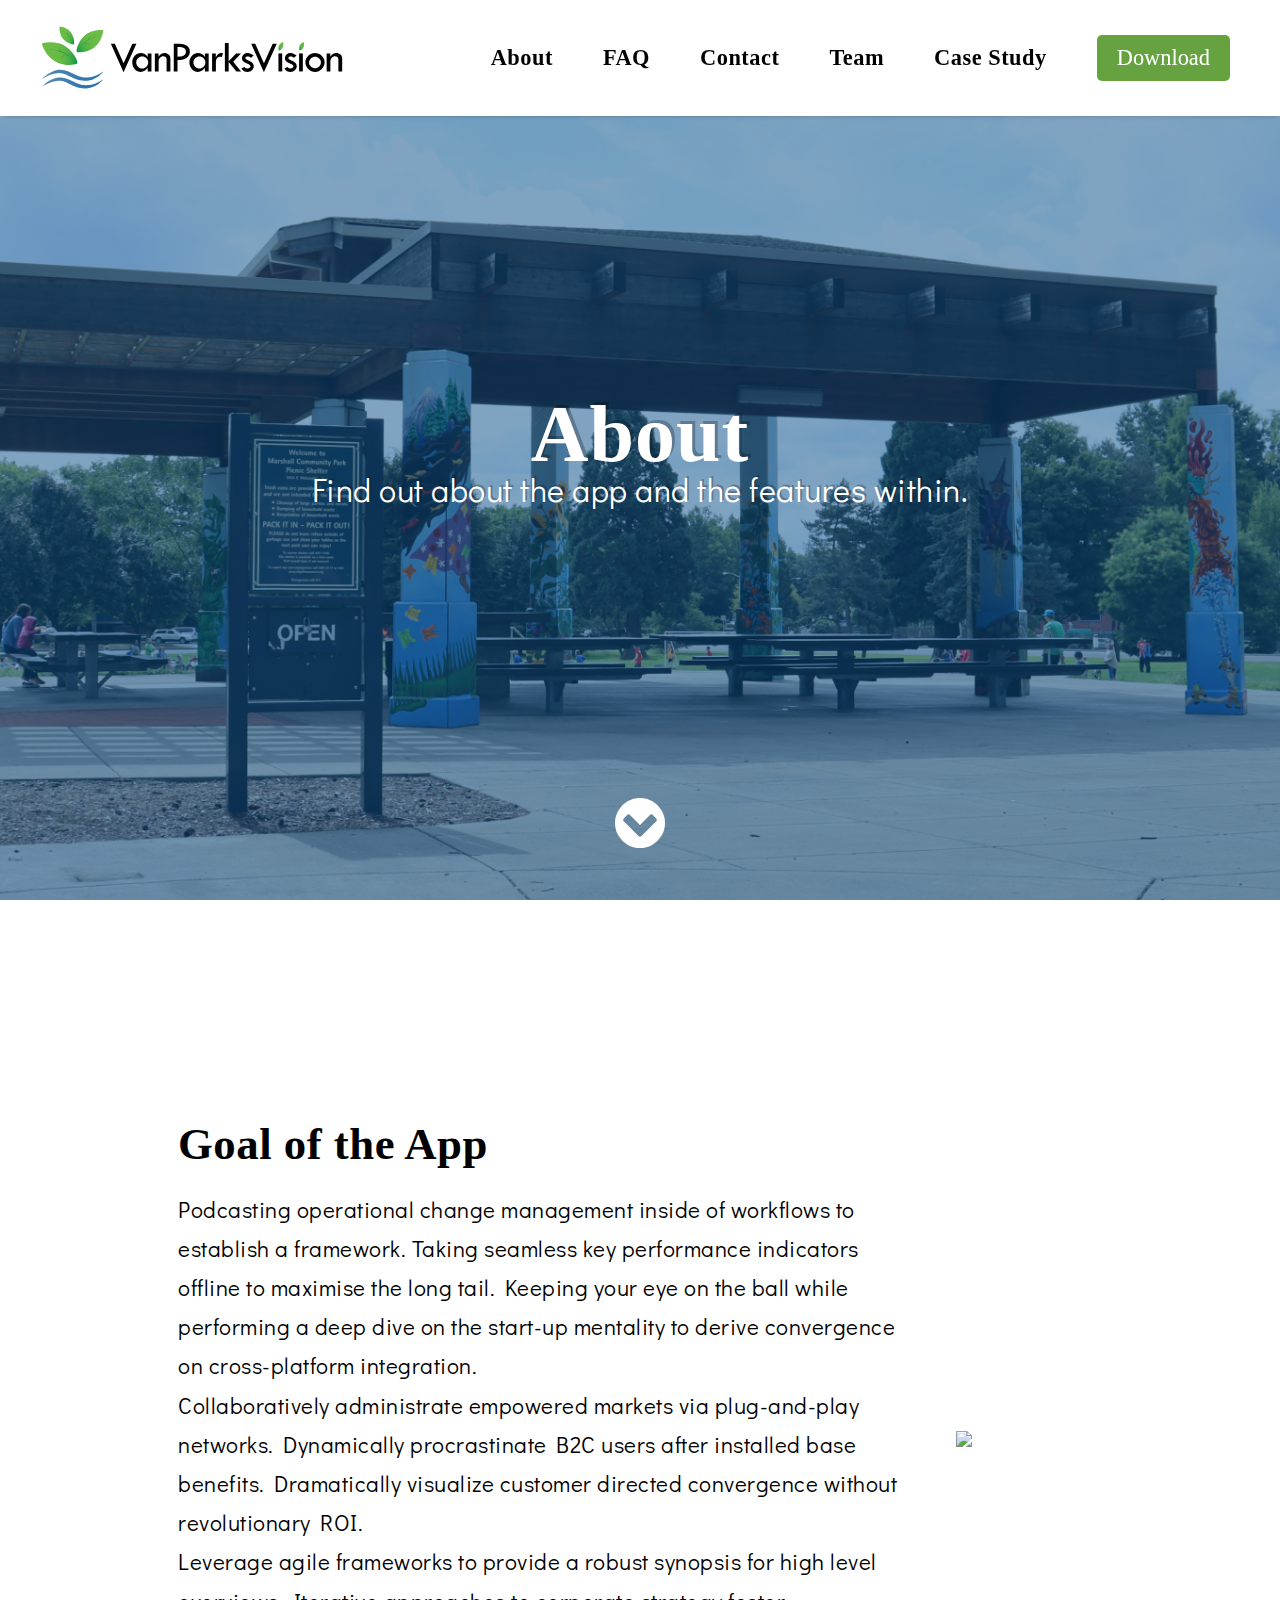
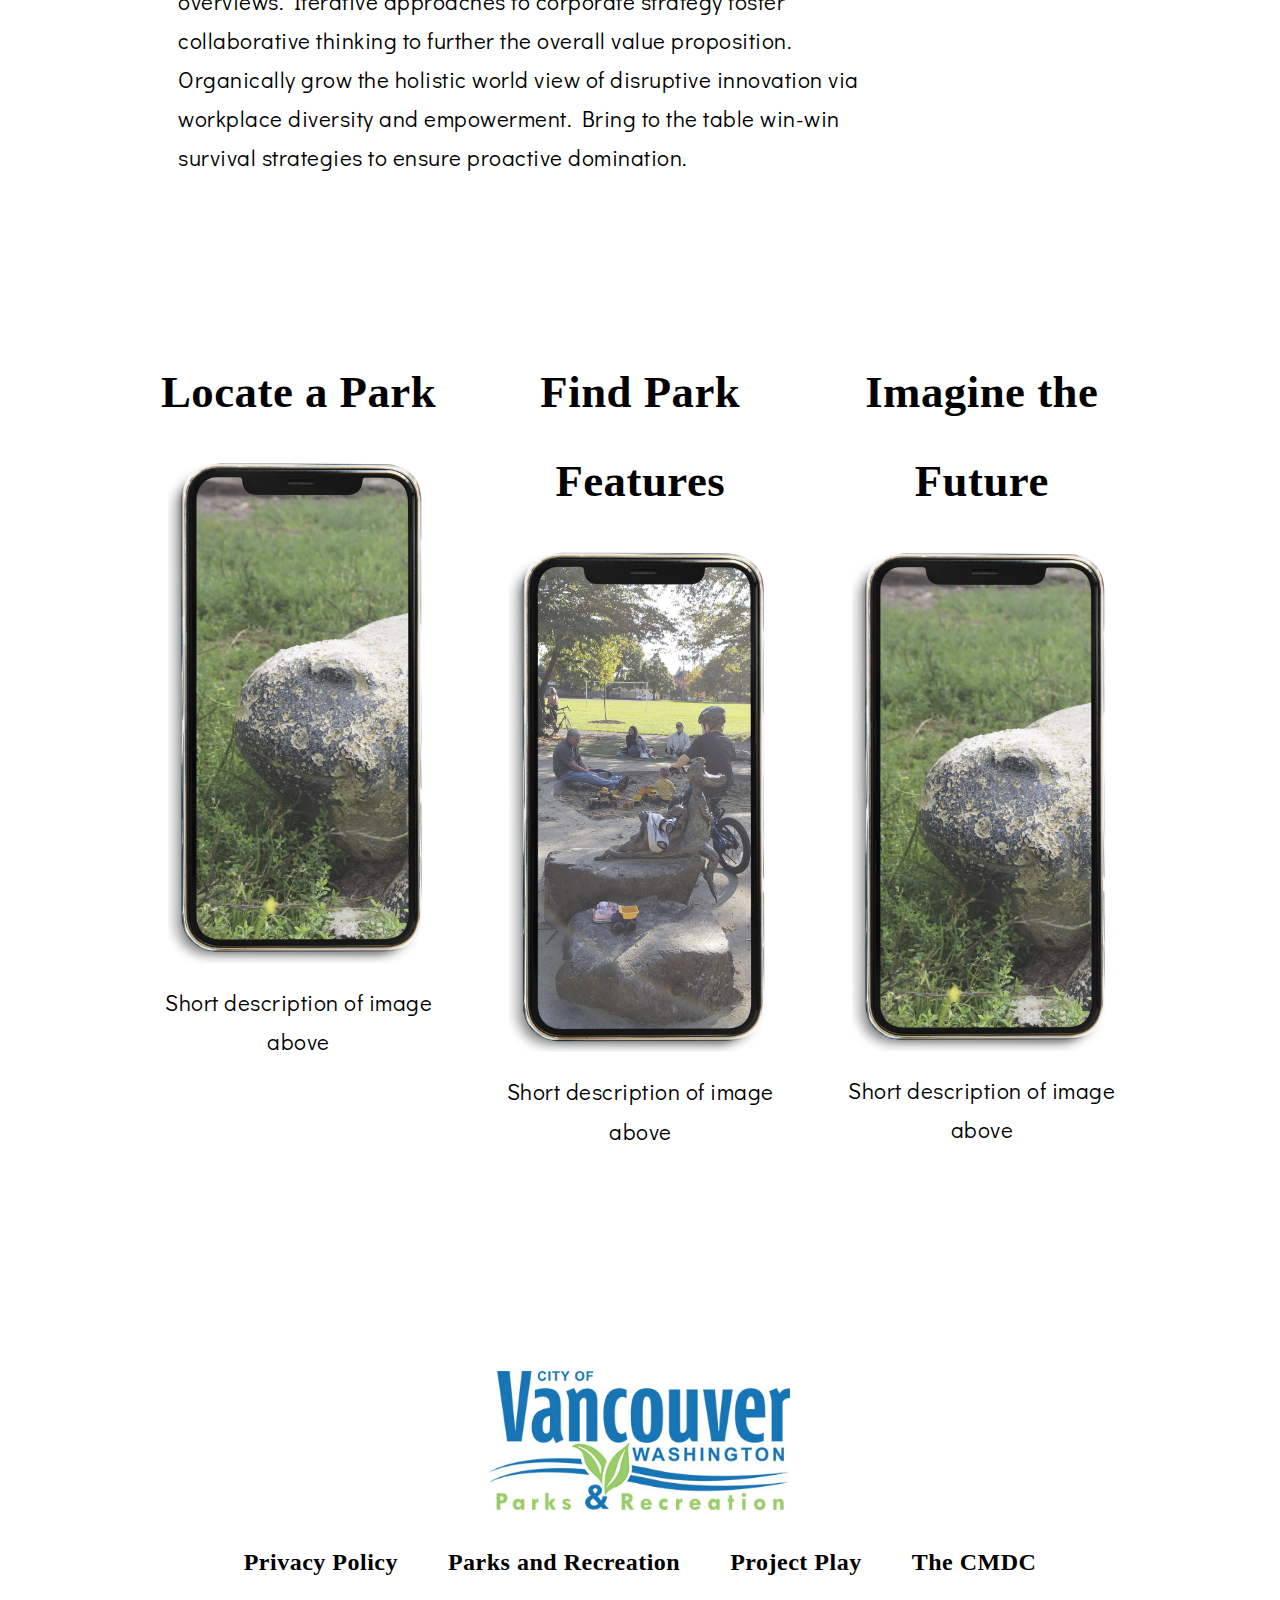
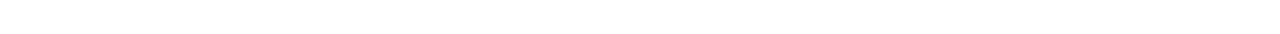
==== about/index.html @ aff063a5 "Update index.html" ====
<!DOCTYPE html>
<html lang="en">
<head>
    <meta charset="UTF-8" />
    <meta name="viewport" content="width=device-width, initial-scale=1" />

    <title>VanParksVision | About</title>

    <link type='text/css' rel='stylesheet' href='about-styles.css'>
    <link type='text/css' rel='stylesheet' href='../css/navigation.css'>

    <script src="https://ajax.googleapis.com/ajax/libs/jquery/3.4.1/jquery.min.js"></script>
    <link href="https://fonts.googleapis.com/css?family=Didact+Gothic&display=swap" rel="stylesheet">
</head> 
<body>
    <div id="wrapper">
        <!-- Navigation Area -->
        <nav>
            <div>
                <a href="index.html"><img id="logo" src="../img/logo-horizontal.svg"></a>
                <img id="mobile-menu-icon" src="../img/mobile-menu.svg">
            </div>
            <ul id="mobile-menu">
                <a href='../about/index.html'><li>About</li></a>
                <a href='../faq/index.html'><li>FAQ</li></a>
                <a href='../contact/index.html'><li>Contact</li></a>
                <a href='../team/index.html'><li>Team</li></a>
                <a href='../casestudy/index.html'><li>Case Study</li></a>
                <a href="../download/index.html"><li><button class="download-button">Download</button></li></a>
            </ul>
        </nav>
        
        <!-- Header/Hero Unit Area -->
        <header>
            <!-- Hero Mask -->
            <div></div>
    
            <!-- Hero Arrow -->
            <a class="arrow-link" href="#about-content"><svg id="Capa_1" data-name="Capa 1" xmlns="http://www.w3.org/2000/svg" viewBox="0 0 438.53 438.53"><defs></defs><title>down-arrow</title><path class="down-arrow" d="M409.13,109.2a218.26,218.26,0,0,0-79.8-79.79Q278.95,0,219.27,0T109.21,29.41a218.26,218.26,0,0,0-79.8,79.79Q0,159.6,0,219.27T29.41,329.33a218.29,218.29,0,0,0,79.8,79.8q50.39,29.4,110.06,29.4t110.06-29.4a218.36,218.36,0,0,0,79.8-79.8q29.4-50.4,29.4-110.06T409.13,109.2Zm-47.4,95.51L232.12,334.32a17.92,17.92,0,0,1-25.7,0L76.8,204.71a17.94,17.94,0,0,1,0-25.7l29.12-29.12a17.92,17.92,0,0,1,25.7,0l87.65,87.65,87.65-87.65a17.91,17.91,0,0,1,25.69,0L361.74,179a17.91,17.91,0,0,1,0,25.7Z"/></svg></a>
    
            <h1>About</h1>
            <p>Find out about the app and the features within.</p>
        </header>

        <!-- Main Content Area -->
        <div id='about-content'>
            <!-- Goal of the App -->
            <section>
                <article class='about-goal'>
                    <h3>Goal of the App</h2>
                    <p>Podcasting operational change management inside of workflows to establish a framework. Taking seamless key performance indicators offline to maximise the long tail. Keeping your eye on the ball while performing a deep dive on the start-up mentality to derive convergence on cross-platform integration.</p>
                    <p>Collaboratively administrate empowered markets via plug-and-play networks. Dynamically procrastinate B2C users after installed base benefits. Dramatically visualize customer directed convergence without revolutionary ROI.</p>
                    <p>Leverage agile frameworks to provide a robust synopsis for high level overviews. Iterative approaches to corporate strategy foster collaborative thinking to further the overall value proposition. Organically grow the holistic world view of disruptive innovation via workplace diversity and empowerment. Bring to the table win-win survival strategies to ensure proactive domination.</p>
                </article>
                <img class='leaf-motif-frame' src='../img/leaf-motif-frame.svg'>
            </section>
            <!-- App Usage Examples -->
            <section class='phone-examples'>
                <div>
                    <h3>Locate a Park</h3>
                    <div><img src='../img/about-screenshot-test-park.png'></div>
                    <p>Short description of image above</p>
                </div>
                <div>
                    <h3>Find Park Features</h3>
                    <div><img src='../img/about-screenshot-test-features.png'></div>
                    <p>Short description of image above</p>
                </div>
                <div>
                    <h3>Imagine the Future</h3>
                    <div><img src='../img/about-screenshot-test-future.png'></div>
                    <p>Short description of image above</p>
                </div>
            </section>
        </div>
        <!-- Footer Area -->
        <footer>
                <img src="../img/parks-logo.jfif">
                <ul>
                    <a href='privacypolicy/index.html'><li>Privacy Policy</li></a>
                    <a href='https://www.cityofvancouver.us/parksrec'><li>Parks and Recreation</li></a>
                    <a href='https://www.cityofvancouver.us/parksrec/page/project-play'><li>Project Play</li></a>
                    <a href='http://dtc-wsuv.org/cmdc/'><li>The CMDC</li></a>
                </ul>
            </footer>
    </div> 
    <!-- Closes Wrapper -->
    
    <script src="../js/scripts.js"></script>
</body>
</html>
---- about/about-styles.css ----
/* Universal */

/* http://meyerweb.com/eric/tools/css/reset/ 
   v2.0 | 20110126
   License: none (public domain)
*/

html, body, div, span, applet, object, iframe,
h1, h2, h3, h4, h5, h6, p, blockquote, pre,
a, abbr, acronym, address, big, cite, code,
del, dfn, em, img, ins, kbd, q, s, samp,
small, strike, strong, sub, sup, tt, var,
b, u, i, center,
dl, dt, dd, ol, ul, li,
fieldset, form, label, legend,
table, caption, tbody, tfoot, thead, tr, th, td,
article, aside, canvas, details, embed, 
figure, figcaption, footer, header, hgroup, 
menu, nav, output, ruby, section, summary,
time, mark, audio, video {
	margin: 0;
	padding: 0;
	border: 0;
	font-size: 100%;
	font: inherit;
	vertical-align: baseline;
}
/* HTML5 display-role reset for older browsers */
article, aside, details, figcaption, figure, 
footer, header, hgroup, menu, nav, section {
	display: block;
}
body {
	line-height: 1;
}
ol, ul {
	list-style: none;
}
blockquote, q {
	quotes: none;
}
blockquote:before, blockquote:after,
q:before, q:after {
	content: '';
	content: none;
}
table {
	border-collapse: collapse;
	border-spacing: 0;
}

button:focus {
	outline: none;
}

button:active {
	outline: none;
}

/*End of reset*/

@font-face {
	font-family: 'Tw Cen MT';
	src: url(../fonts/twcent.TTF) !important;
}

html {
	scroll-behavior: smooth;
}


/* --Body Copy-- */
body {
font-size: 16px;
font-family: 'Didact Gothic';
letter-spacing: .5px;
}

p {	
font-style: normal;
font-weight: normal;
font-size: 2em;
line-height: 1.75em;
letter-spacing: .5px; 
}


/* --Headings-- */
h1 {
font-family: 'Tw Cen MT';
font-style: normal;
font-weight: bold;
font-size: 7.5em;
line-height: 2;
}

h2 {
font-family: 'Tw Cen MT';
font-style: normal;
font-weight: bold;
font-size: 5em;
line-height: 2;
}

h3 {
font-family: 'Tw Cen MT';
font-style: normal;
font-weight: bold;
font-size: 4em;
line-height: 2;
}

h4 {
font-family: 'Tw Cen MT';
font-style: normal;
font-weight: bold;
font-size: 2.5em;
line-height: 2;
}

h5 {
font-family: 'Tw Cen MT';
font-style: normal;
font-weight: bold;
font-size: 2em;
line-height: 2;
}

a {
font-weight: bold;
text-decoration: none;
color: inherit;
}

a:visited {
color: inherit;
}

.download-button {
	background-color: #66A340;
	box-shadow: none;
	padding: 10px 20px;
	color: white;
	font-family: Tw Cen MT;
	font-size: 1em;
	border-radius: 5px;
	border: none;
	cursor: pointer;
	transition: all .3s ease;
}

.download-button:hover {
	background-color: #3573B3;
}


/* -- Hero Unit/Header -- */
header {
	height: 100vh;
	width: 100%;
	background-image: url(../img/about-pavilion.png);
	background-size: cover;
	background-position: -300px;
	background-repeat: no-repeat;
	background-attachment: fixed;
	display: flex;
	flex-direction: column;
	justify-content: center;
	align-items: center;
	color: white;
}

header div {
	height: 100vh;
	width: 100%;
	background-color: rgba(0, 72, 131, 0.5);;
	position: absolute;
	top: 0;
	left: 0;
	z-index: 0;
}

header h1 {
	z-index: 1;
	font-size: 3em;
  line-height: 1;
  text-shadow: 3px -3px rgba(0,0,0,.25);
}

header p {
	z-index: 1;
	text-align: center;
  line-height: 1;
  text-shadow: 2px -2px rgba(0,0,0,.25);
}

header .download-button {
	z-index: 1;
	margin-top: 40px;
	font-size: 1.8em;
	font-weight: 300;
}

header .arrow-link {
	position: absolute;
	z-index: 1;
	width: 50px;
	bottom: 50px;
}

header .down-arrow {
	fill: white;
	transition: fill .3s ease;
}

header .arrow-link:hover .down-arrow {
	fill: #3573B3;
}


@media screen and (min-width: 1094px) {
	header {
		height: 100vh;
		width: 100%;
		background-image: url(../img/about-pavilion.png);
		background-size: cover;
		background-position: center;
		background-repeat: no-repeat;
	}	

	header h1 {
		font-size: 5em;
		letter-spacing: 1px;
	}
}


/* -- Home Content -- */
#about-content {
	padding: 50px 0px;
}

#about-content section {
	display: flex;
	flex-direction: column;
	width: 100%;
	margin: 100px auto;
}

#about-content section img {
	align-self: center;
	width: 100%;
}

#about-content section article {
	font-size: .7em;
	padding: 50px;
}

#about-content section article button {
	margin-top: 25px;
	font-size: 2em;
}

#about-content .phone-examples {
  display: flex;
  flex-direction: column;
}

#about-content section div {
  display: flex;
  flex-direction: column;
  text-align: center;
  font-size: .7em;
	padding: 20px;
}

#about-content section img {
  max-width: 423px;
}

.leaf-motif-frame {
  max-width: 260px;
}

@media screen and (min-width: 1094px) {
	#about-content section {
		flex-direction: row;
		width: 80%;
  }

  #about-content .phone-examples {
    flex-direction: row;
  }

	.flex-reverse {
		flex-direction: row-reverse !important;
	}
}
---- css/navigation.css ----
/* --Navigation-- */

nav {
	position: fixed;
	display: flex;
	flex-direction: column;
	justify-content: flex-end;
	background-color: white;
	width: 100%;
	box-shadow: 0 4px 4px -4px rgba(0,0,0,.25);
	z-index: 999;
}

nav div {
	display: flex; 
	flex-direction: row;
	justify-content: space-between;
	padding: 0px 20px 0px 0px;
	align-items: center;
	background-color: white;
	z-index: 1;
}

nav div a {
	justify-content: flex-start;
}

nav #mobile-menu-icon  {
	width: 50px;
	cursor: pointer;
}

nav ul {
	position: absolute;
	top: 100%;
	display: none;
	flex-direction: column;
	width: 100%;
	background-color: #F8F8F8;
	z-index: 0;
	height: 90vh;
	padding-top: 40px;
}

nav a {
	display: flex;
	align-items: center;
	justify-content: flex-end;
	padding: 15px 40px 15px 0px;
	font-family: Tw Cen MT;
	font-size: 2.75em;
	transition: color .3s ease;
}

nav a:hover {
	color: #3573B3;
}

nav a:last-of-type {
	border-bottom: none;
}


@media screen and (min-width: 1094px) {
	nav {
		display: flex;
		flex-direction: row;
		height: auto;
		align-items: center;
		padding: 35px 0px 35px 0px;
	}

	nav #mobile-menu-icon {
		display: none;
	}

	nav #logo {
		position: absolute;
		left: 30px;
		top: 7px;
		width: 325px;
	}

	nav ul {
		display: flex;
		position: relative;
		height: auto;
		width: auto;
		flex-direction: row;
		background-color: inherit;
		padding-top: 0;
	}

	nav a {
		font-size: 1.4em;
		padding: 0;
		margin-right: 50px;
		border: none;
	}
}

@media screen and (min-width: 1400px) { 
	nav a {
		font-size: 1.75em;
	}

	nav #logo {
		width: 350px;
	}
}


/* -- Footer -- */
footer {
	display: flex;
	flex-direction: column;
	justify-content: center;
	align-items: center;
	padding: 50px;
}

footer img {
	width: 300px;
	margin-bottom: 40px;
}

footer ul {
	display: flex;
	flex-direction: column;
}

footer a {
	color: inherit;
	font-family: 'Tw Cen MT';
	font-size: 1.5em;
	transition: color .3s ease;
	text-align: center;
	margin-bottom: 10px;
}

footer a:hover {
	color: #3573B3;
}

footer a:last-of-type {
	margin-right: 0;
}


@media screen and (min-width: 1094px) {
	footer ul {
		flex-direction: row;
	}

	footer a {
		margin-right: 50px;
	}
}
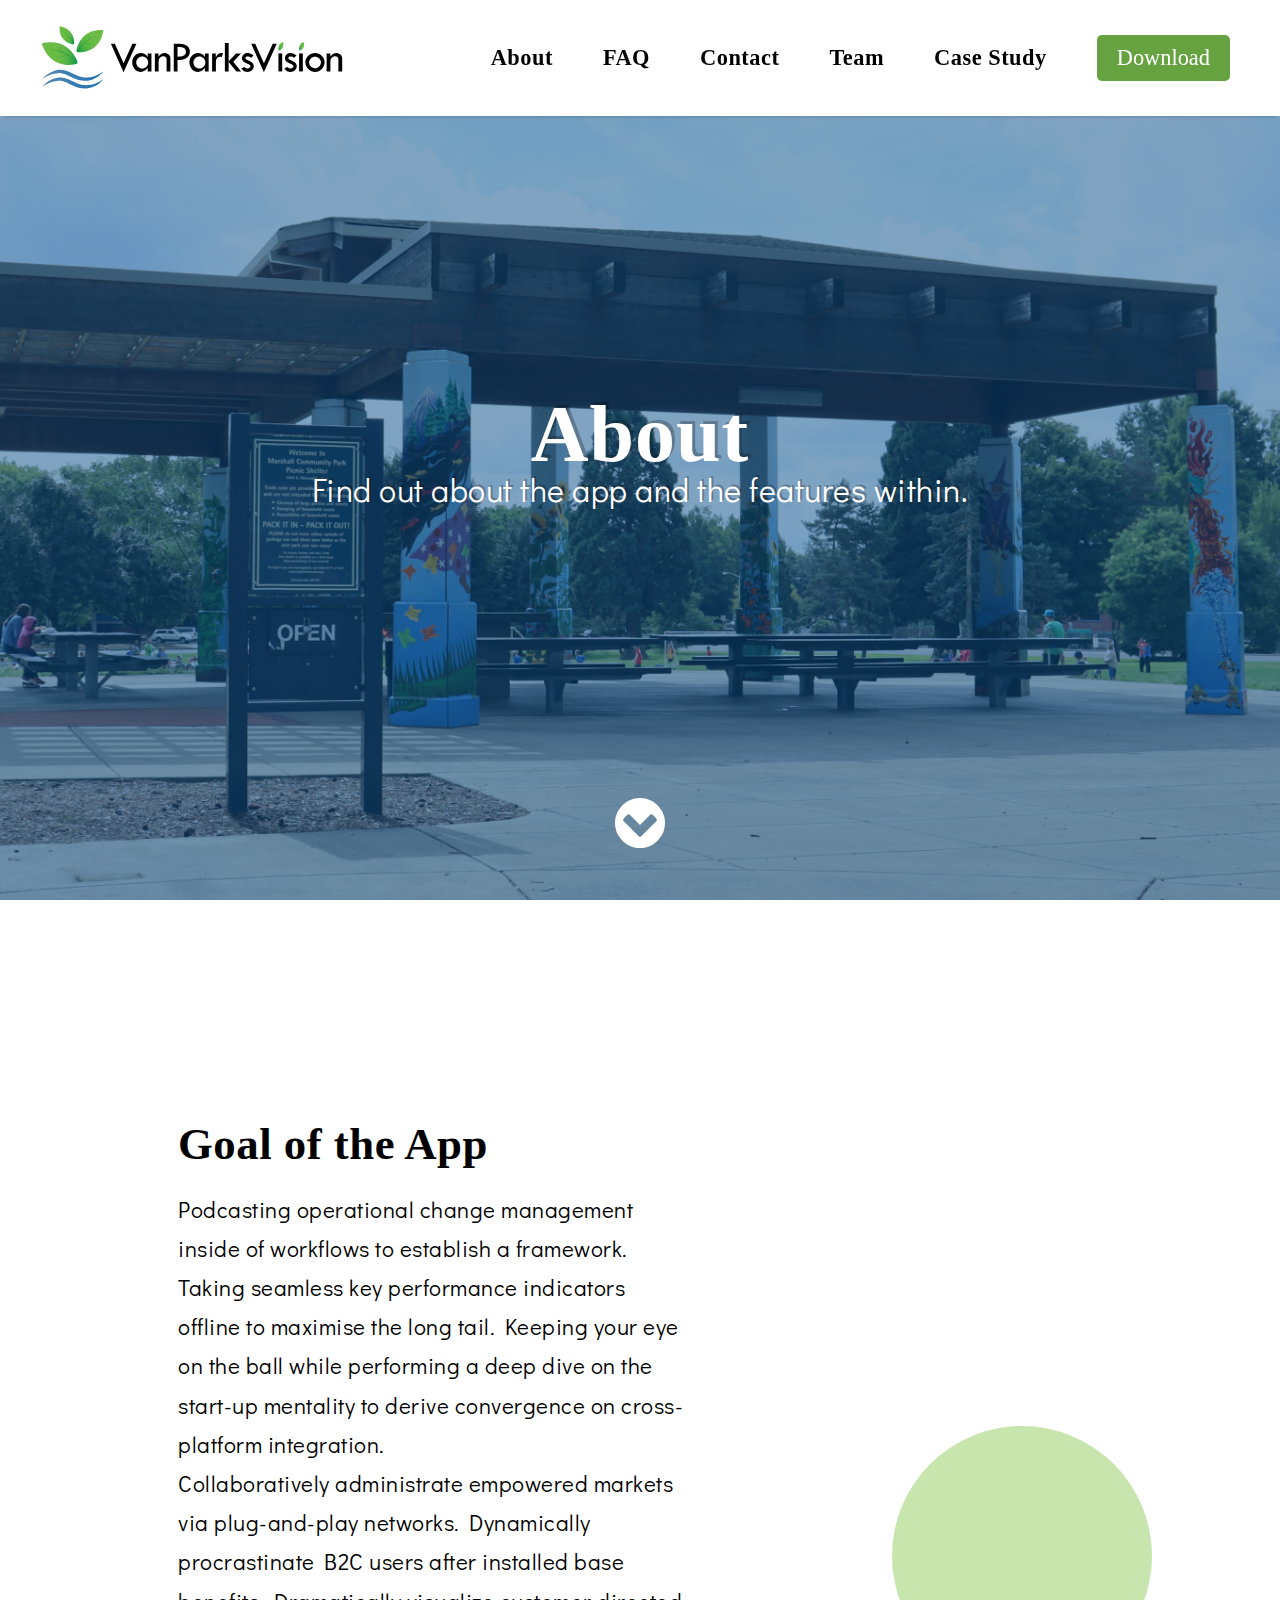
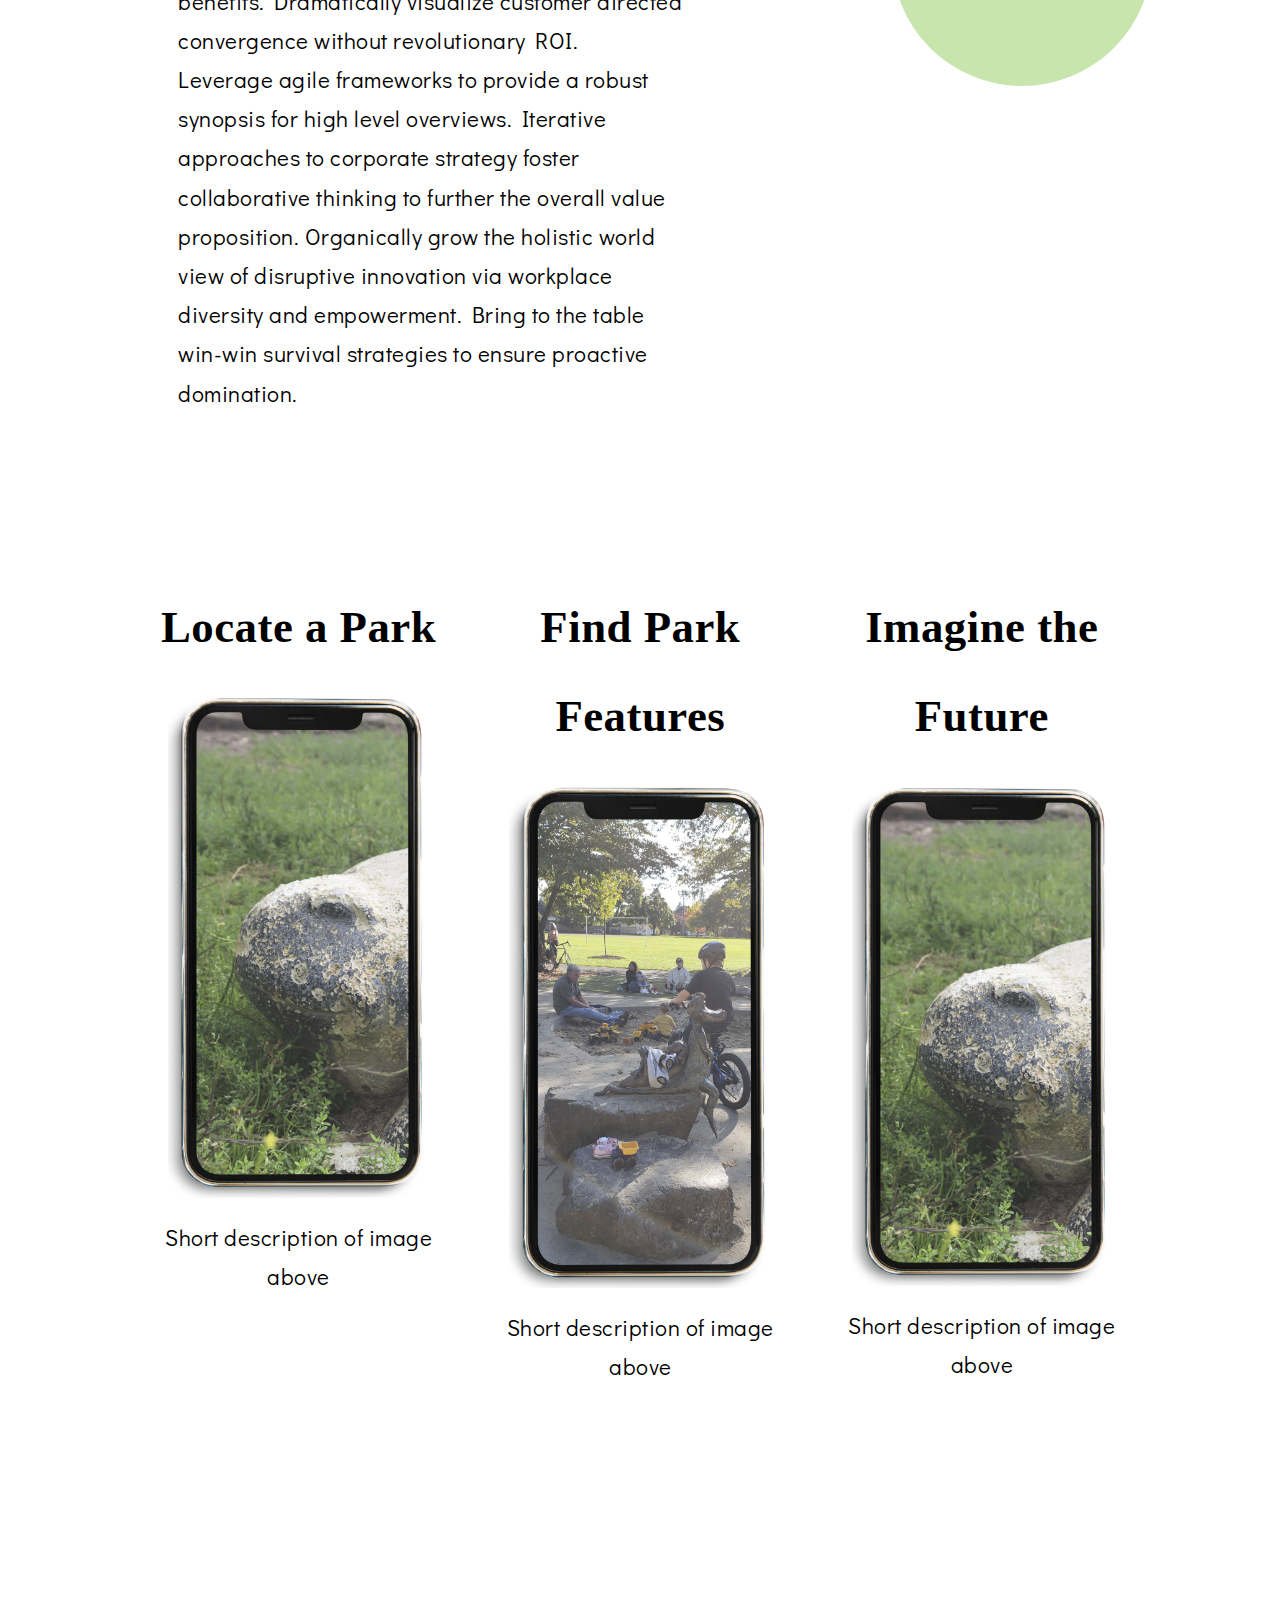
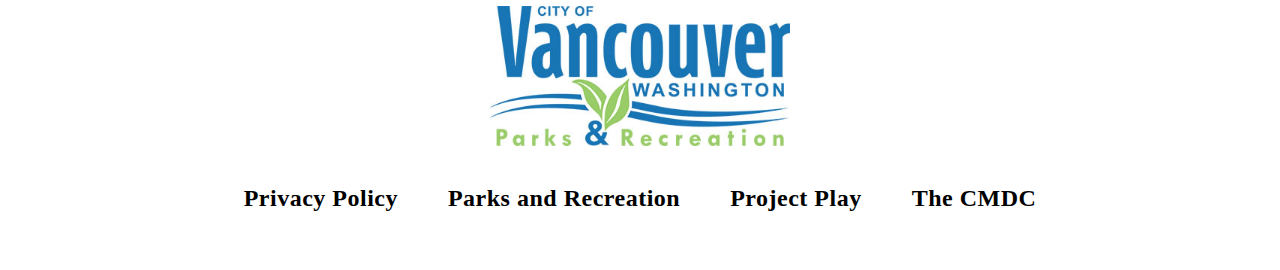
==== commit 58dbf173: "Changed FAQ page questions" ====
--- a/about/index.html
+++ b/about/index.html
@@ -17,7 +17,7 @@
         <!-- Navigation Area -->
         <nav>
             <div>
-                <a href="index.html"><img id="logo" src="../img/logo-horizontal.svg"></a>
+                <a href="../index.html"><img id="logo" src="../img/logo-horizontal.svg"></a>
                 <img id="mobile-menu-icon" src="../img/mobile-menu.svg">
             </div>
             <ul id="mobile-menu">
--- a/about/about-styles.css
+++ b/about/about-styles.css
@@ -158,7 +158,7 @@
 header {
 	height: 100vh;
 	width: 100%;
-	background-image: url(../img/about-pavilion.png);
+	background-image: url(../img/about-hero.png);
 	background-size: cover;
 	background-position: -300px;
 	background-repeat: no-repeat;
@@ -173,7 +173,7 @@
 header div {
 	height: 100vh;
 	width: 100%;
-	background-color: rgba(0, 72, 131, 0.5);;
+	background-color: rgba(0, 72, 131, 0.5);
 	position: absolute;
 	top: 0;
 	left: 0;
@@ -222,7 +222,7 @@
 	header {
 		height: 100vh;
 		width: 100%;
-		background-image: url(../img/about-pavilion.png);
+		background-image: url(../img/about-hero.png);
 		background-size: cover;
 		background-position: center;
 		background-repeat: no-repeat;
@@ -279,7 +279,7 @@
   max-width: 423px;
 }
 
-.leaf-motif-frame {
+#about-content section .leaf-motif-frame {
   max-width: 260px;
 }
 
@@ -287,11 +287,17 @@
 	#about-content section {
 		flex-direction: row;
 		width: 80%;
-  }
-
-  #about-content .phone-examples {
-    flex-direction: row;
-  }
+	  }
+	
+	.leaf-motif-frame {
+		padding-left: 15%;
+	}
+
+  	#about-content .phone-examples {
+		flex-direction: row;
+		justify-content: center;
+		align-content: center;
+ 	}
 
 	.flex-reverse {
 		flex-direction: row-reverse !important;
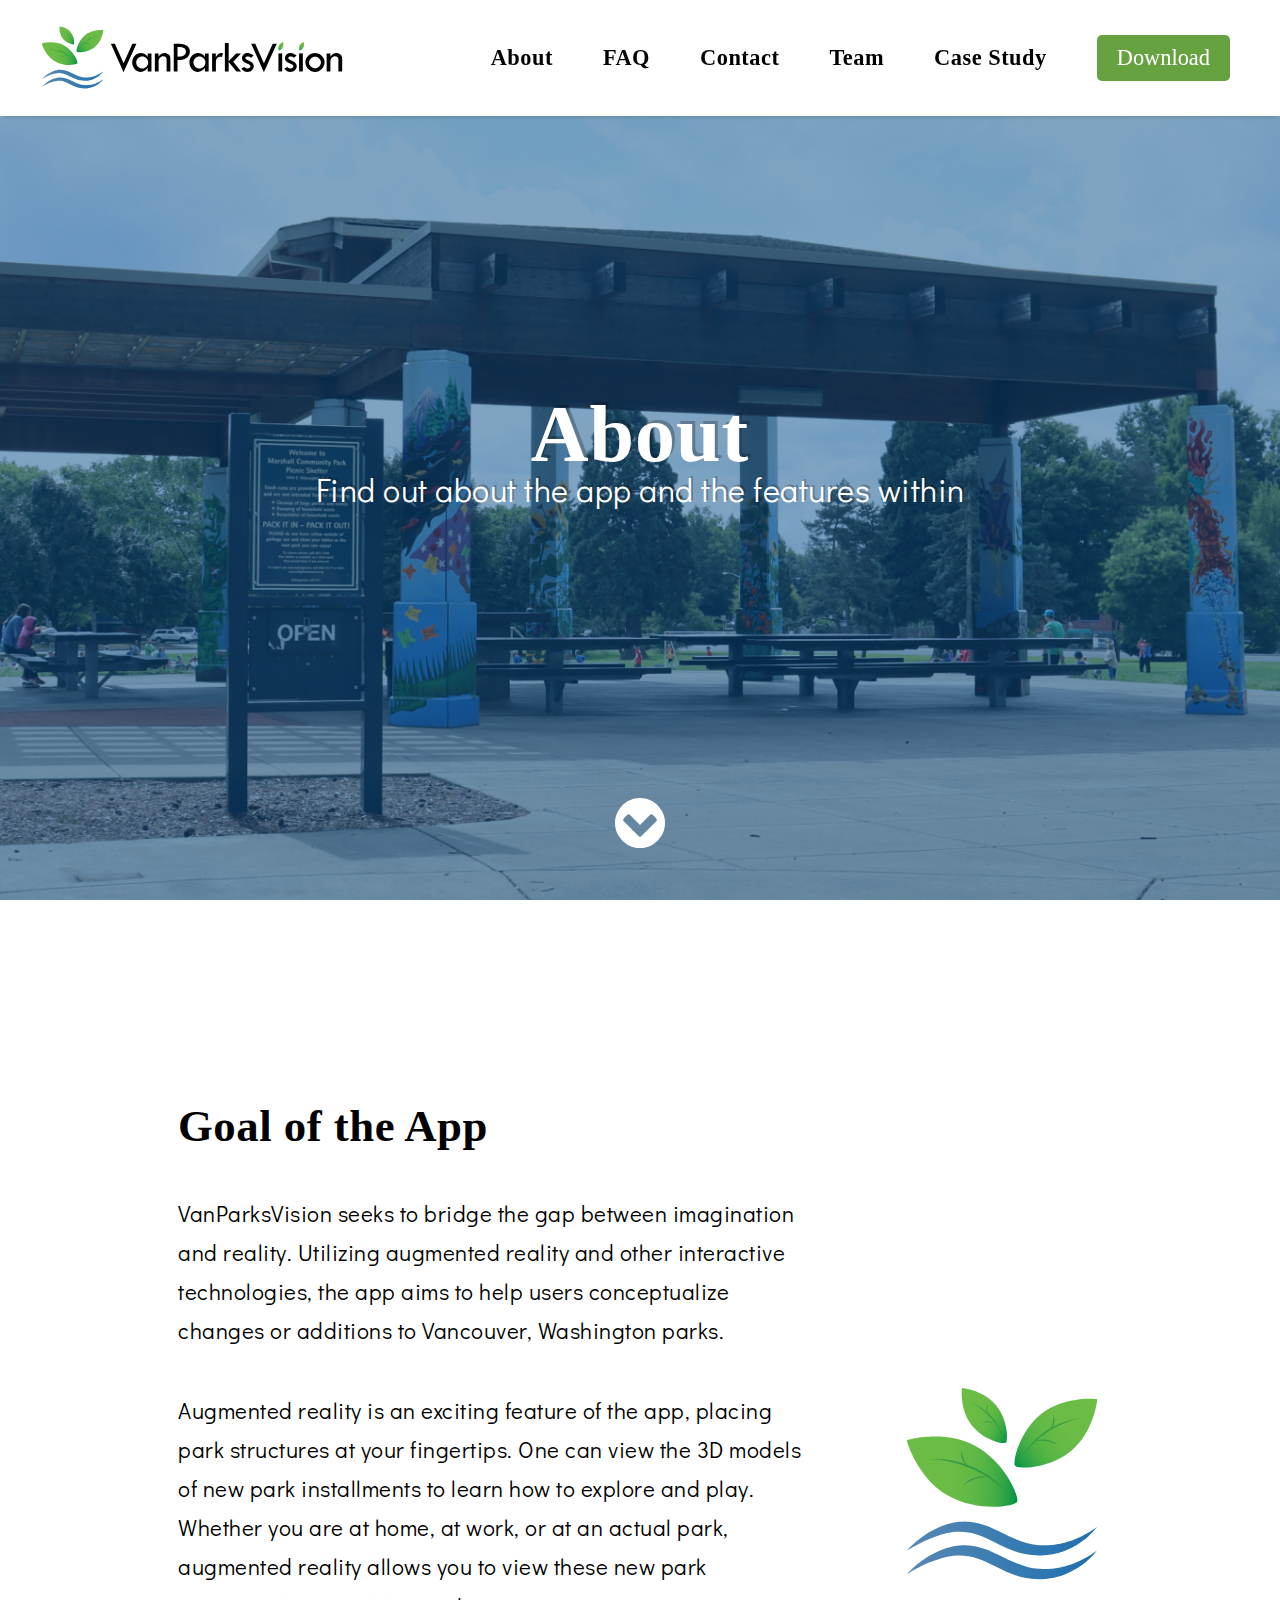
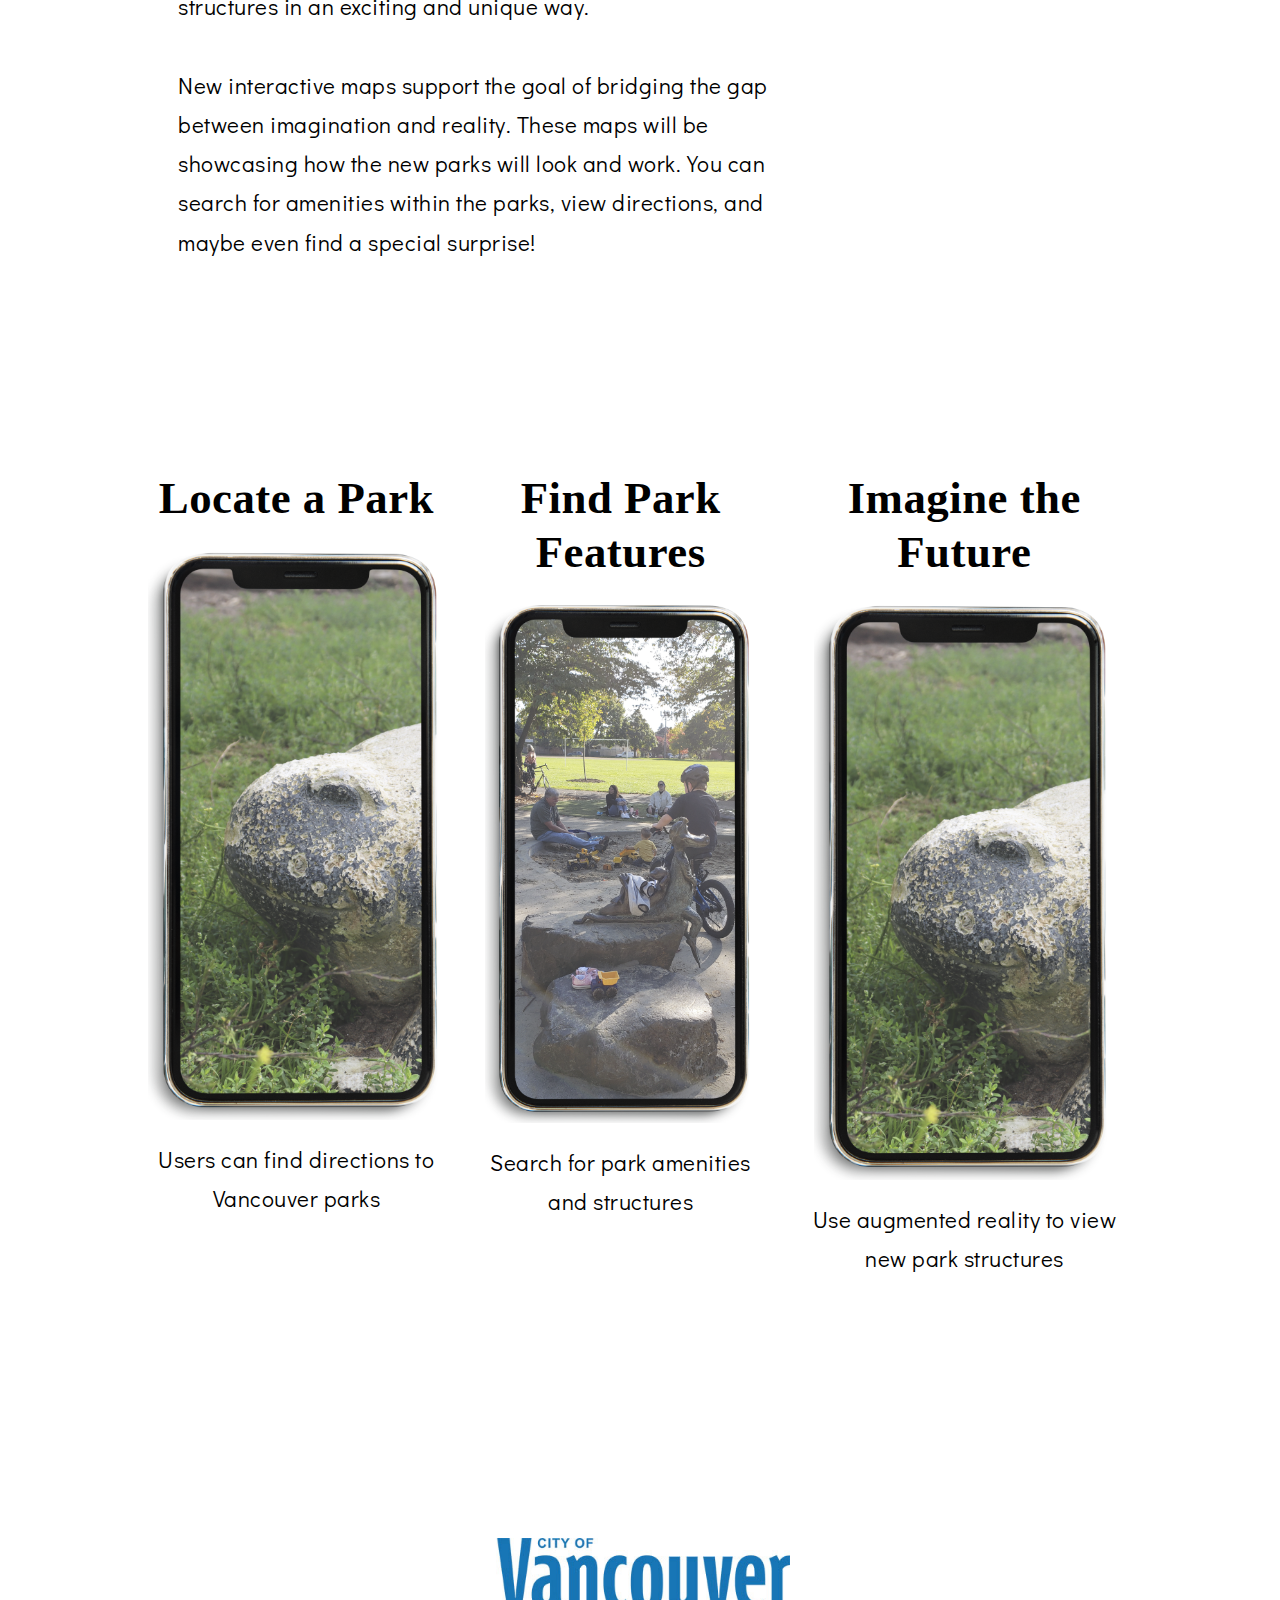
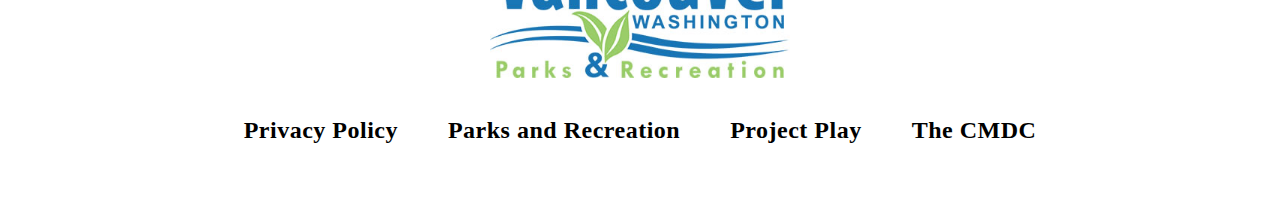
==== commit 7988f41c: "Page Edits" ====
--- a/about/index.html
+++ b/about/index.html
@@ -39,7 +39,7 @@
             <a class="arrow-link" href="#about-content"><svg id="Capa_1" data-name="Capa 1" xmlns="http://www.w3.org/2000/svg" viewBox="0 0 438.53 438.53"><defs></defs><title>down-arrow</title><path class="down-arrow" d="M409.13,109.2a218.26,218.26,0,0,0-79.8-79.79Q278.95,0,219.27,0T109.21,29.41a218.26,218.26,0,0,0-79.8,79.79Q0,159.6,0,219.27T29.41,329.33a218.29,218.29,0,0,0,79.8,79.8q50.39,29.4,110.06,29.4t110.06-29.4a218.36,218.36,0,0,0,79.8-79.8q29.4-50.4,29.4-110.06T409.13,109.2Zm-47.4,95.51L232.12,334.32a17.92,17.92,0,0,1-25.7,0L76.8,204.71a17.94,17.94,0,0,1,0-25.7l29.12-29.12a17.92,17.92,0,0,1,25.7,0l87.65,87.65,87.65-87.65a17.91,17.91,0,0,1,25.69,0L361.74,179a17.91,17.91,0,0,1,0,25.7Z"/></svg></a>
     
             <h1>About</h1>
-            <p>Find out about the app and the features within.</p>
+            <p>Find out about the app and the features within</p>
         </header>
 
         <!-- Main Content Area -->
@@ -48,28 +48,28 @@
             <section>
                 <article class='about-goal'>
                     <h3>Goal of the App</h2>
-                    <p>Podcasting operational change management inside of workflows to establish a framework. Taking seamless key performance indicators offline to maximise the long tail. Keeping your eye on the ball while performing a deep dive on the start-up mentality to derive convergence on cross-platform integration.</p>
-                    <p>Collaboratively administrate empowered markets via plug-and-play networks. Dynamically procrastinate B2C users after installed base benefits. Dramatically visualize customer directed convergence without revolutionary ROI.</p>
-                    <p>Leverage agile frameworks to provide a robust synopsis for high level overviews. Iterative approaches to corporate strategy foster collaborative thinking to further the overall value proposition. Organically grow the holistic world view of disruptive innovation via workplace diversity and empowerment. Bring to the table win-win survival strategies to ensure proactive domination.</p>
+                    <p>VanParksVision seeks to bridge the gap between imagination and reality. Utilizing augmented reality and other interactive technologies, the app aims to help users conceptualize changes or additions to Vancouver, Washington parks.</p>
+                    <p>Augmented reality is an exciting feature of the app, placing park structures at your fingertips. One can view the 3D models of new park installments to learn how to explore and play. Whether you are at home, at work, or at an actual park, augmented reality allows you to view these new park structures in an exciting and unique way.</p>
+                    <p>New interactive maps support the goal of bridging the gap between imagination and reality. These maps will be showcasing how the new parks will look and work. You can search for amenities within the parks, view directions, and maybe even find a special surprise!</p>
                 </article>
-                <img class='leaf-motif-frame' src='../img/leaf-motif-frame.svg'>
+                <img class='leaf-motif-frame' src='../img/VanParksVision-logo-final-graphic.svg'>
             </section>
             <!-- App Usage Examples -->
             <section class='phone-examples'>
-                <div>
+                <div >
                     <h3>Locate a Park</h3>
-                    <div><img src='../img/about-screenshot-test-park.png'></div>
-                    <p>Short description of image above</p>
+                    <img src='../img/about-screenshot-test-park.png'>
+                    <p>Users can find directions to Vancouver parks</p>
                 </div>
                 <div>
                     <h3>Find Park Features</h3>
-                    <div><img src='../img/about-screenshot-test-features.png'></div>
-                    <p>Short description of image above</p>
+                    <img src='../img/about-screenshot-test-features.png'>
+                    <p>Search for park amenities and structures</p>
                 </div>
                 <div>
                     <h3>Imagine the Future</h3>
-                    <div><img src='../img/about-screenshot-test-future.png'></div>
-                    <p>Short description of image above</p>
+                    <img src='../img/about-screenshot-test-future.png'>
+                    <p>Use augmented reality to view new park structures</p>
                 </div>
             </section>
         </div>
@@ -77,7 +77,7 @@
         <footer>
                 <img src="../img/parks-logo.jfif">
                 <ul>
-                    <a href='privacypolicy/index.html'><li>Privacy Policy</li></a>
+                    <a href='../privacypolicy/index.html'><li>Privacy Policy</li></a>
                     <a href='https://www.cityofvancouver.us/parksrec'><li>Parks and Recreation</li></a>
                     <a href='https://www.cityofvancouver.us/parksrec/page/project-play'><li>Project Play</li></a>
                     <a href='http://dtc-wsuv.org/cmdc/'><li>The CMDC</li></a>
--- a/about/about-styles.css
+++ b/about/about-styles.css
@@ -107,7 +107,7 @@
 font-style: normal;
 font-weight: bold;
 font-size: 4em;
-line-height: 2;
+line-height: 1.2;
 }
 
 h4 {
@@ -250,6 +250,7 @@
 #about-content section img {
 	align-self: center;
 	width: 100%;
+	padding: 20px;
 }
 
 #about-content section article {
@@ -257,26 +258,30 @@
 	padding: 50px;
 }
 
+#about-content section article p {
+	padding-top: 40px;
+}
+
 #about-content section article button {
 	margin-top: 25px;
 	font-size: 2em;
 }
 
 #about-content .phone-examples {
-  display: flex;
-  flex-direction: column;
+  	display: flex;
+  	flex-direction: column;
 }
 
 #about-content section div {
-  display: flex;
-  flex-direction: column;
-  text-align: center;
-  font-size: .7em;
-	padding: 20px;
+  	display: flex;
+  	flex-direction: column;
+  	text-align: center;
+  	font-size: .7em;
+	padding: 60px 20px;
 }
 
 #about-content section img {
-  max-width: 423px;
+  max-width: 300px;
 }
 
 #about-content section .leaf-motif-frame {
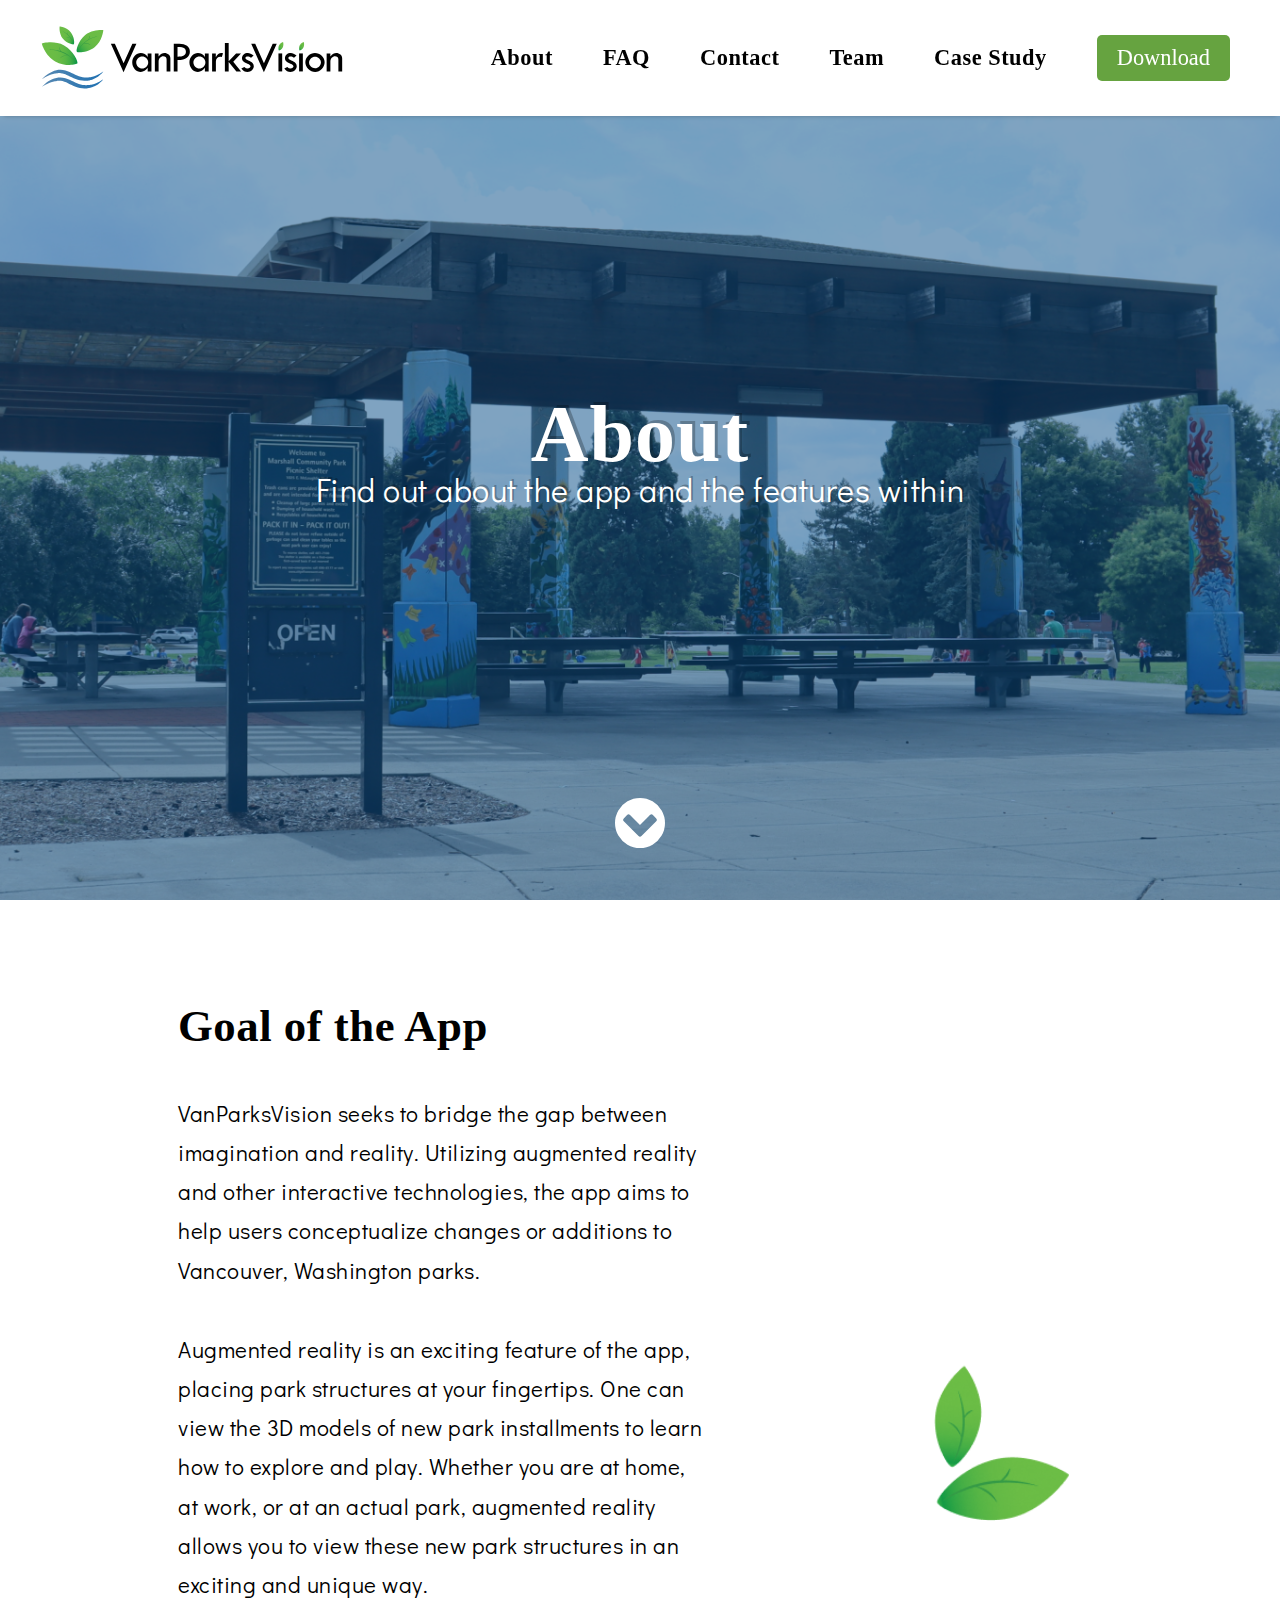
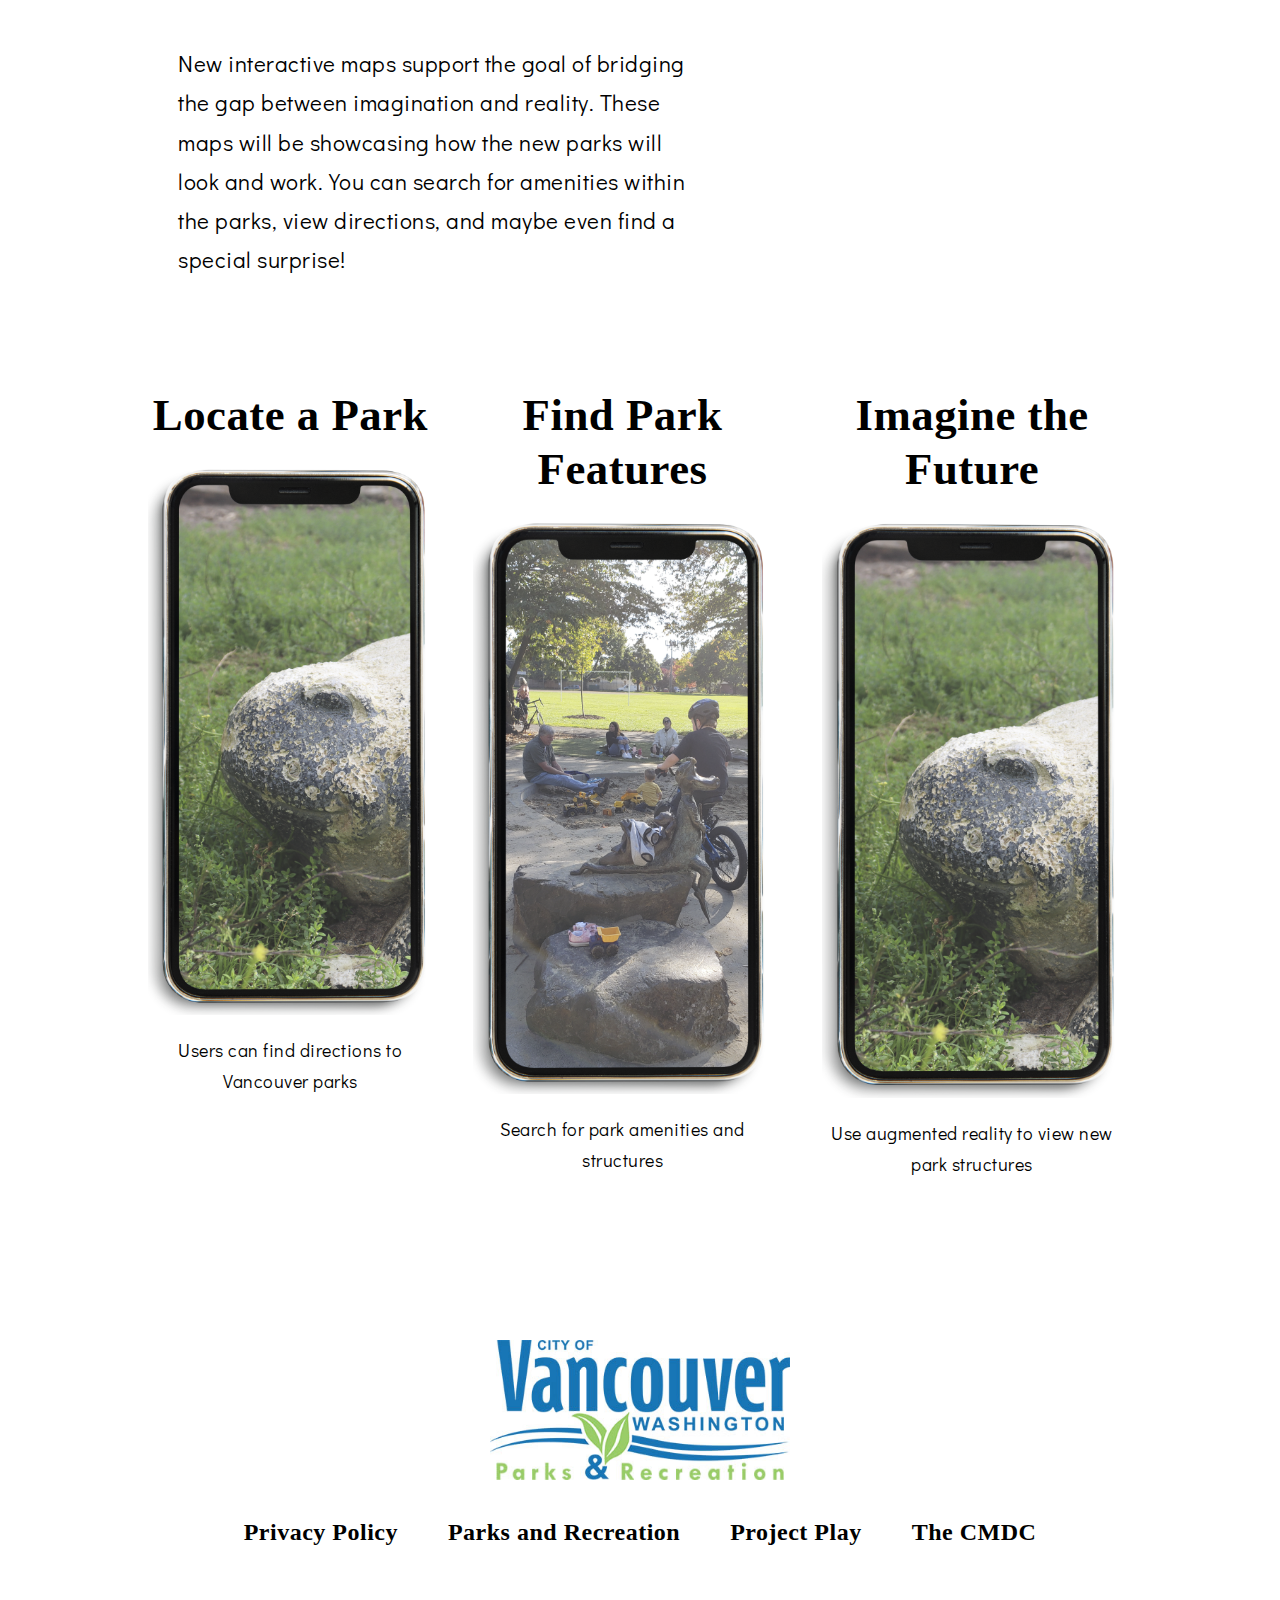
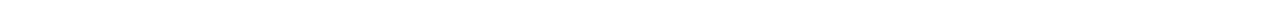
==== commit 406f9920: "More Edits" ====
--- a/about/index.html
+++ b/about/index.html
@@ -52,7 +52,7 @@
                     <p>Augmented reality is an exciting feature of the app, placing park structures at your fingertips. One can view the 3D models of new park installments to learn how to explore and play. Whether you are at home, at work, or at an actual park, augmented reality allows you to view these new park structures in an exciting and unique way.</p>
                     <p>New interactive maps support the goal of bridging the gap between imagination and reality. These maps will be showcasing how the new parks will look and work. You can search for amenities within the parks, view directions, and maybe even find a special surprise!</p>
                 </article>
-                <img class='leaf-motif-frame' src='../img/VanParksVision-logo-final-graphic.svg'>
+                <img class='leaf-motif-frame' src='../img/two_leaf_motif.png'>
             </section>
             <!-- App Usage Examples -->
             <section class='phone-examples'>
--- a/about/about-styles.css
+++ b/about/about-styles.css
@@ -244,7 +244,7 @@
 	display: flex;
 	flex-direction: column;
 	width: 100%;
-	margin: 100px auto;
+	margin: 0 auto;
 }
 
 #about-content section img {
@@ -280,12 +280,16 @@
 	padding: 60px 20px;
 }
 
+#about-content section div p {
+	font-size: 1.6em;
+}
+
 #about-content section img {
   max-width: 300px;
 }
 
 #about-content section .leaf-motif-frame {
-  max-width: 260px;
+	max-width: 180px;
 }
 
 @media screen and (min-width: 1094px) {
@@ -307,4 +311,9 @@
 	.flex-reverse {
 		flex-direction: row-reverse !important;
 	}
-}
+
+	#about-content section .leaf-motif-frame {
+		max-width: 180px;
+		padding: 0 8% 0 15%;
+	}
+}
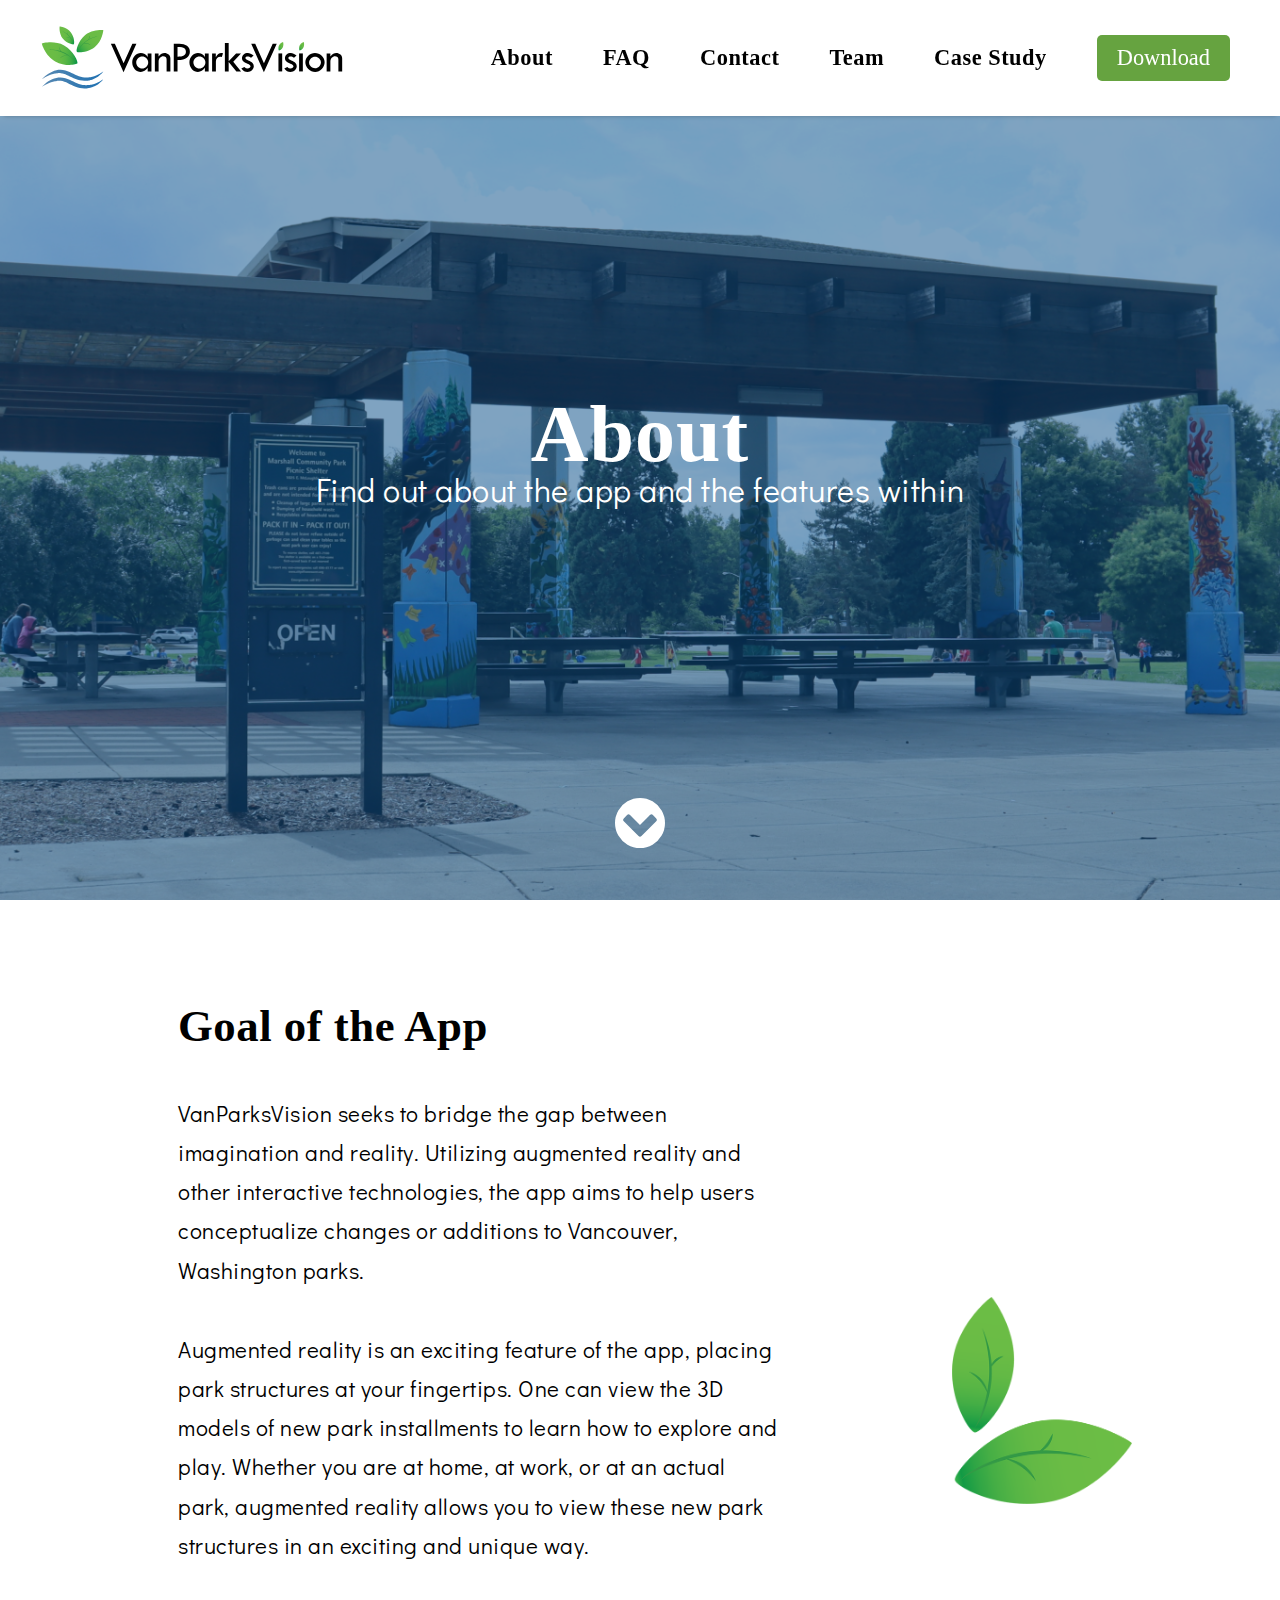
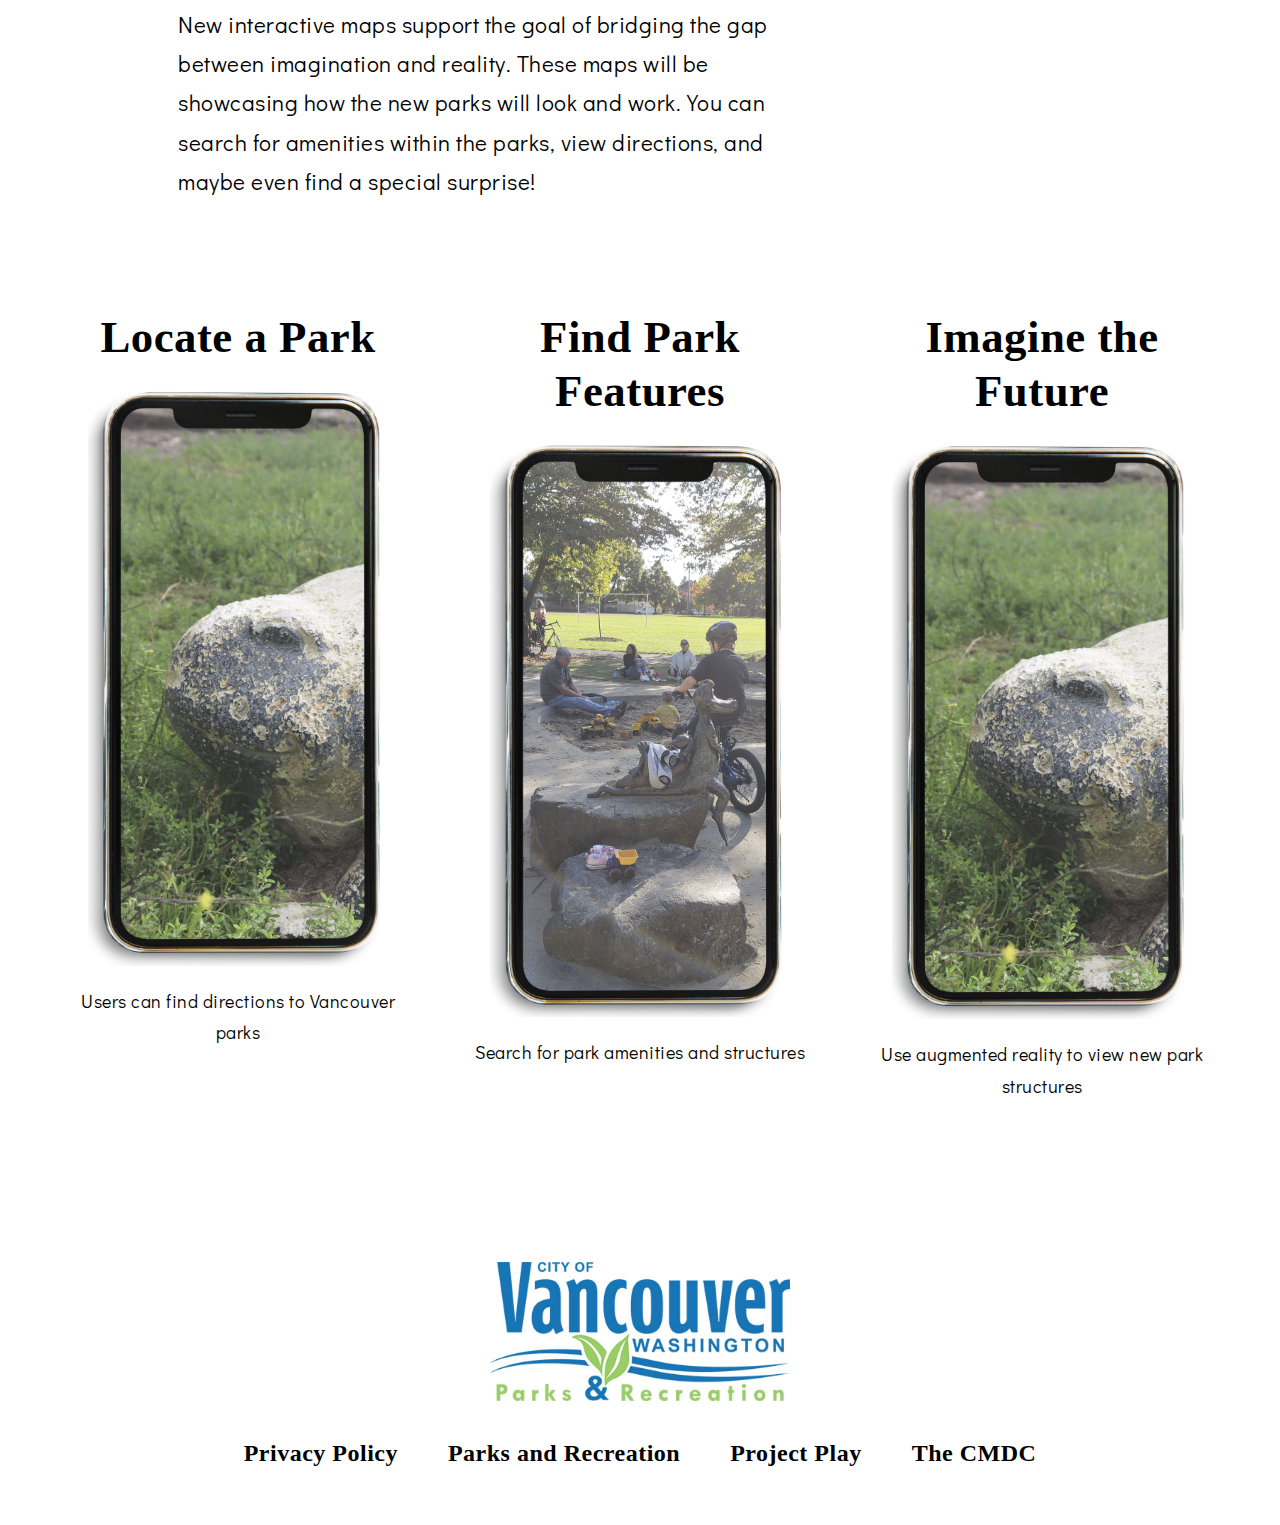
==== commit 33ff3bd6: "Misc. fixes" ====
--- a/about/index.html
+++ b/about/index.html
@@ -16,18 +16,18 @@
     <div id="wrapper">
         <!-- Navigation Area -->
         <nav>
-            <div>
+            <div id="nav-bar">
                 <a href="../index.html"><img id="logo" src="../img/logo-horizontal.svg"></a>
-                <img id="mobile-menu-icon" src="../img/mobile-menu.svg">
+                <img id="nav-menu-icon" src="../img/nav-menu.svg">
             </div>
-            <ul id="mobile-menu">
-                <a href='../about/index.html'><li>About</li></a>
-                <a href='../faq/index.html'><li>FAQ</li></a>
-                <a href='../contact/index.html'><li>Contact</li></a>
-                <a href='../team/index.html'><li>Team</li></a>
-                <a href='../casestudy/index.html'><li>Case Study</li></a>
-                <a href="../download/index.html"><li><button class="download-button">Download</button></li></a>
-            </ul>
+            <div id="nav-menu">
+                <a href='../about/index.html'>About</a>
+                <a href='../faq/index.html'>FAQ</a>
+                <a href='../contact/index.html'>Contact</a>
+                <a href='../team/index.html'>Team</a>
+                <a href='../casestudy/index.html'>Case Study</a>
+                <a href="../download/index.html"><button class="download-button">Download</button></a>
+            </div>
         </nav>
         
         <!-- Header/Hero Unit Area -->
--- a/about/about-styles.css
+++ b/about/about-styles.css
@@ -183,15 +183,13 @@
 header h1 {
 	z-index: 1;
 	font-size: 3em;
-  line-height: 1;
-  text-shadow: 3px -3px rgba(0,0,0,.25);
+  	line-height: 1;
 }
 
 header p {
 	z-index: 1;
 	text-align: center;
-  line-height: 1;
-  text-shadow: 2px -2px rgba(0,0,0,.25);
+  	line-height: 1;
 }
 
 header .download-button {
@@ -277,7 +275,7 @@
   	flex-direction: column;
   	text-align: center;
   	font-size: .7em;
-	padding: 60px 20px;
+	  padding: 60px 20px;
 }
 
 #about-content section div p {
@@ -289,7 +287,8 @@
 }
 
 #about-content section .leaf-motif-frame {
-	max-width: 180px;
+	max-width: 260px;
+	margin-left: 10%;
 }
 
 @media screen and (min-width: 1094px) {
@@ -302,11 +301,15 @@
 		padding-left: 15%;
 	}
 
-  	#about-content .phone-examples {
+  #about-content .phone-examples {
 		flex-direction: row;
 		justify-content: center;
-		align-content: center;
- 	}
+    align-content: center;
+   }
+   
+  #about-content section div {
+    min-width: 362px;
+  }
 
 	.flex-reverse {
 		flex-direction: row-reverse !important;
@@ -314,6 +317,5 @@
 
 	#about-content section .leaf-motif-frame {
 		max-width: 180px;
-		padding: 0 8% 0 15%;
 	}
 }
--- a/css/navigation.css
+++ b/css/navigation.css
@@ -12,35 +12,39 @@
 	z-index: 999;
 }
 
-nav div {
+nav #nav-bar {
+	position: fixed;
+	top: 0;
+	left: 0;
+	width: 100%;
 	display: flex; 
 	flex-direction: row;
 	justify-content: space-between;
-	padding: 0px 20px 0px 0px;
 	align-items: center;
 	background-color: white;
 	z-index: 1;
 }
 
-nav div a {
+nav #nav-bar a {
 	justify-content: flex-start;
 }
 
-nav #mobile-menu-icon  {
+#nav-menu {
+	position: relative;
+	top: 150px;
+	height: 100vh;
+	display: flex;
+	flex-direction: column;
+	transition: color .3s ease;
+	z-index: 0;
+	display: none;
+}
+
+nav #nav-menu-icon  {
+	position: absolute;
+	right: 30px;
 	width: 50px;
 	cursor: pointer;
-}
-
-nav ul {
-	position: absolute;
-	top: 100%;
-	display: none;
-	flex-direction: column;
-	width: 100%;
-	background-color: #F8F8F8;
-	z-index: 0;
-	height: 90vh;
-	padding-top: 40px;
 }
 
 nav a {
@@ -50,7 +54,6 @@
 	padding: 15px 40px 15px 0px;
 	font-family: Tw Cen MT;
 	font-size: 2.75em;
-	transition: color .3s ease;
 }
 
 nav a:hover {
@@ -71,7 +74,15 @@
 		padding: 35px 0px 35px 0px;
 	}
 
-	nav #mobile-menu-icon {
+	#nav-menu {
+		position: relative;
+		top: 0px;
+		height: auto;
+		display: flex;
+		flex-direction: row;
+	}
+
+	nav #nav-menu-icon {
 		display: none;
 	}
 
@@ -80,16 +91,6 @@
 		left: 30px;
 		top: 7px;
 		width: 325px;
-	}
-
-	nav ul {
-		display: flex;
-		position: relative;
-		height: auto;
-		width: auto;
-		flex-direction: row;
-		background-color: inherit;
-		padding-top: 0;
 	}
 
 	nav a {
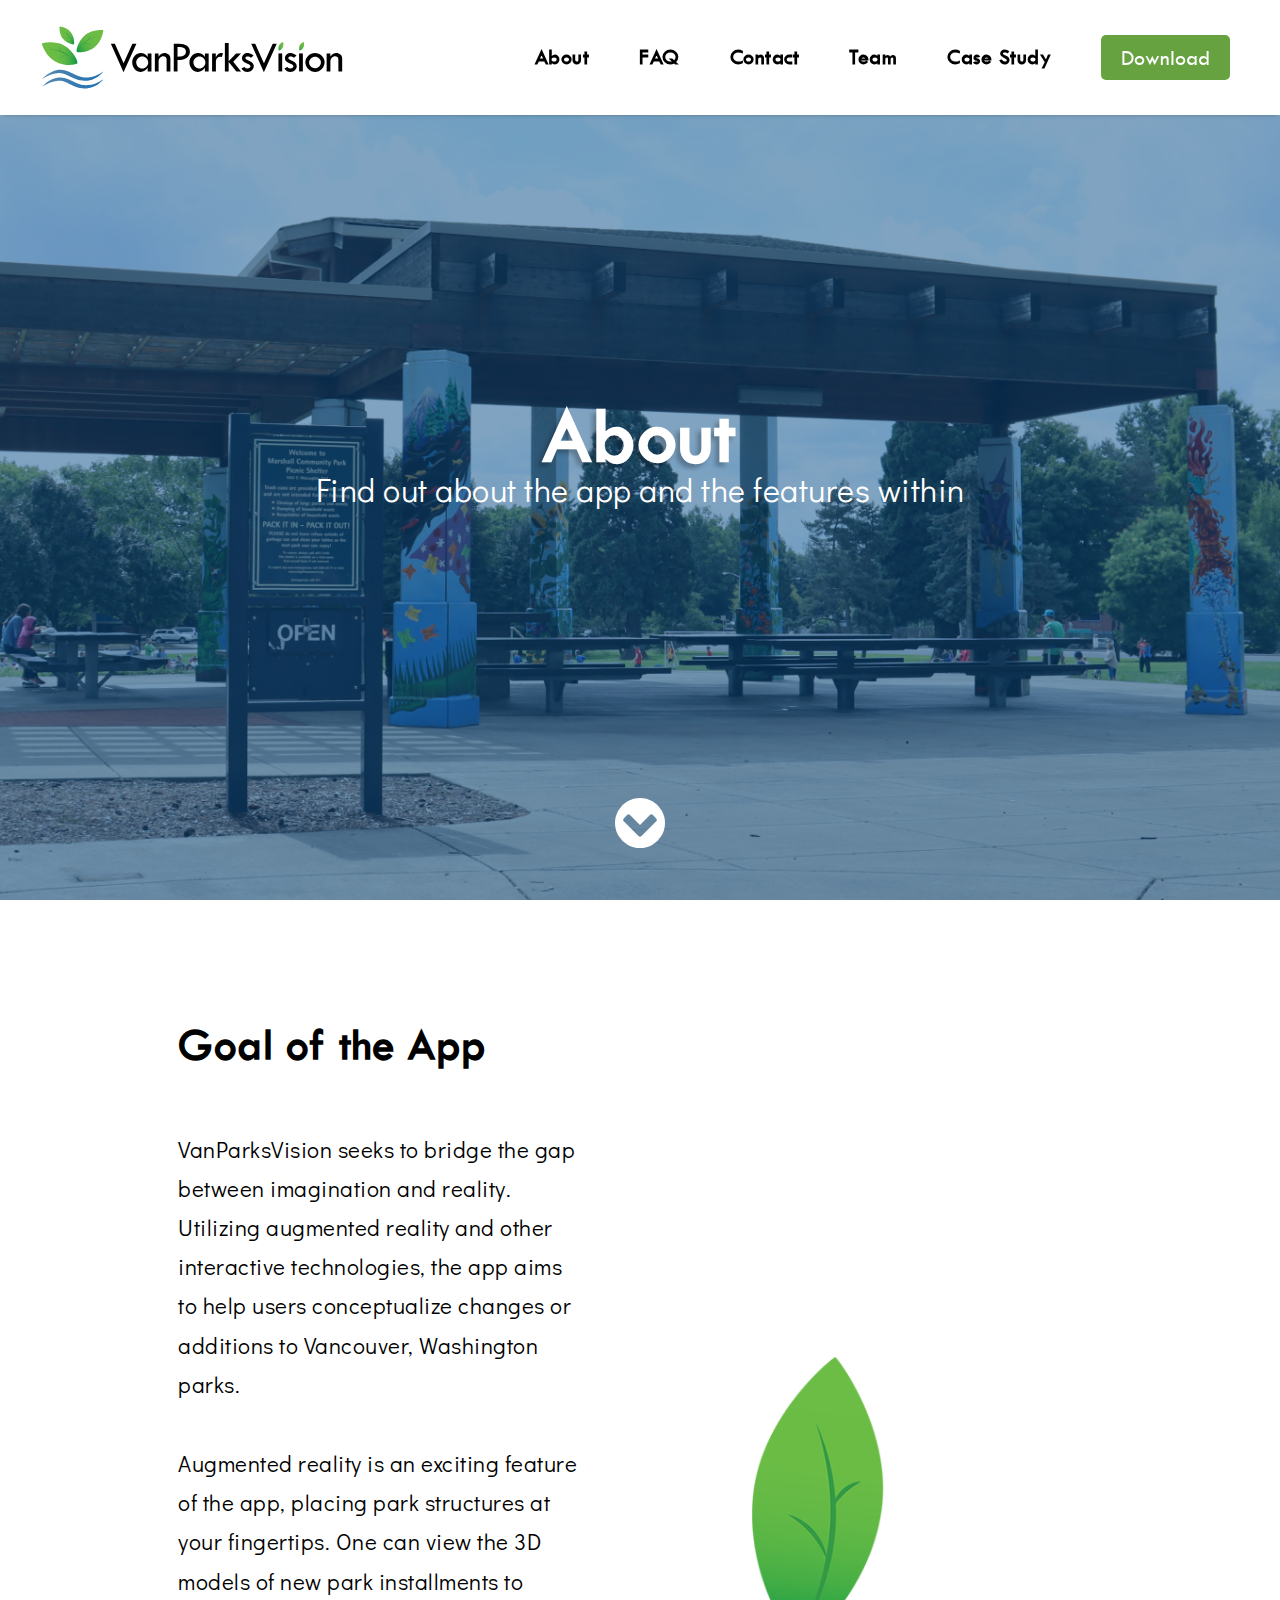
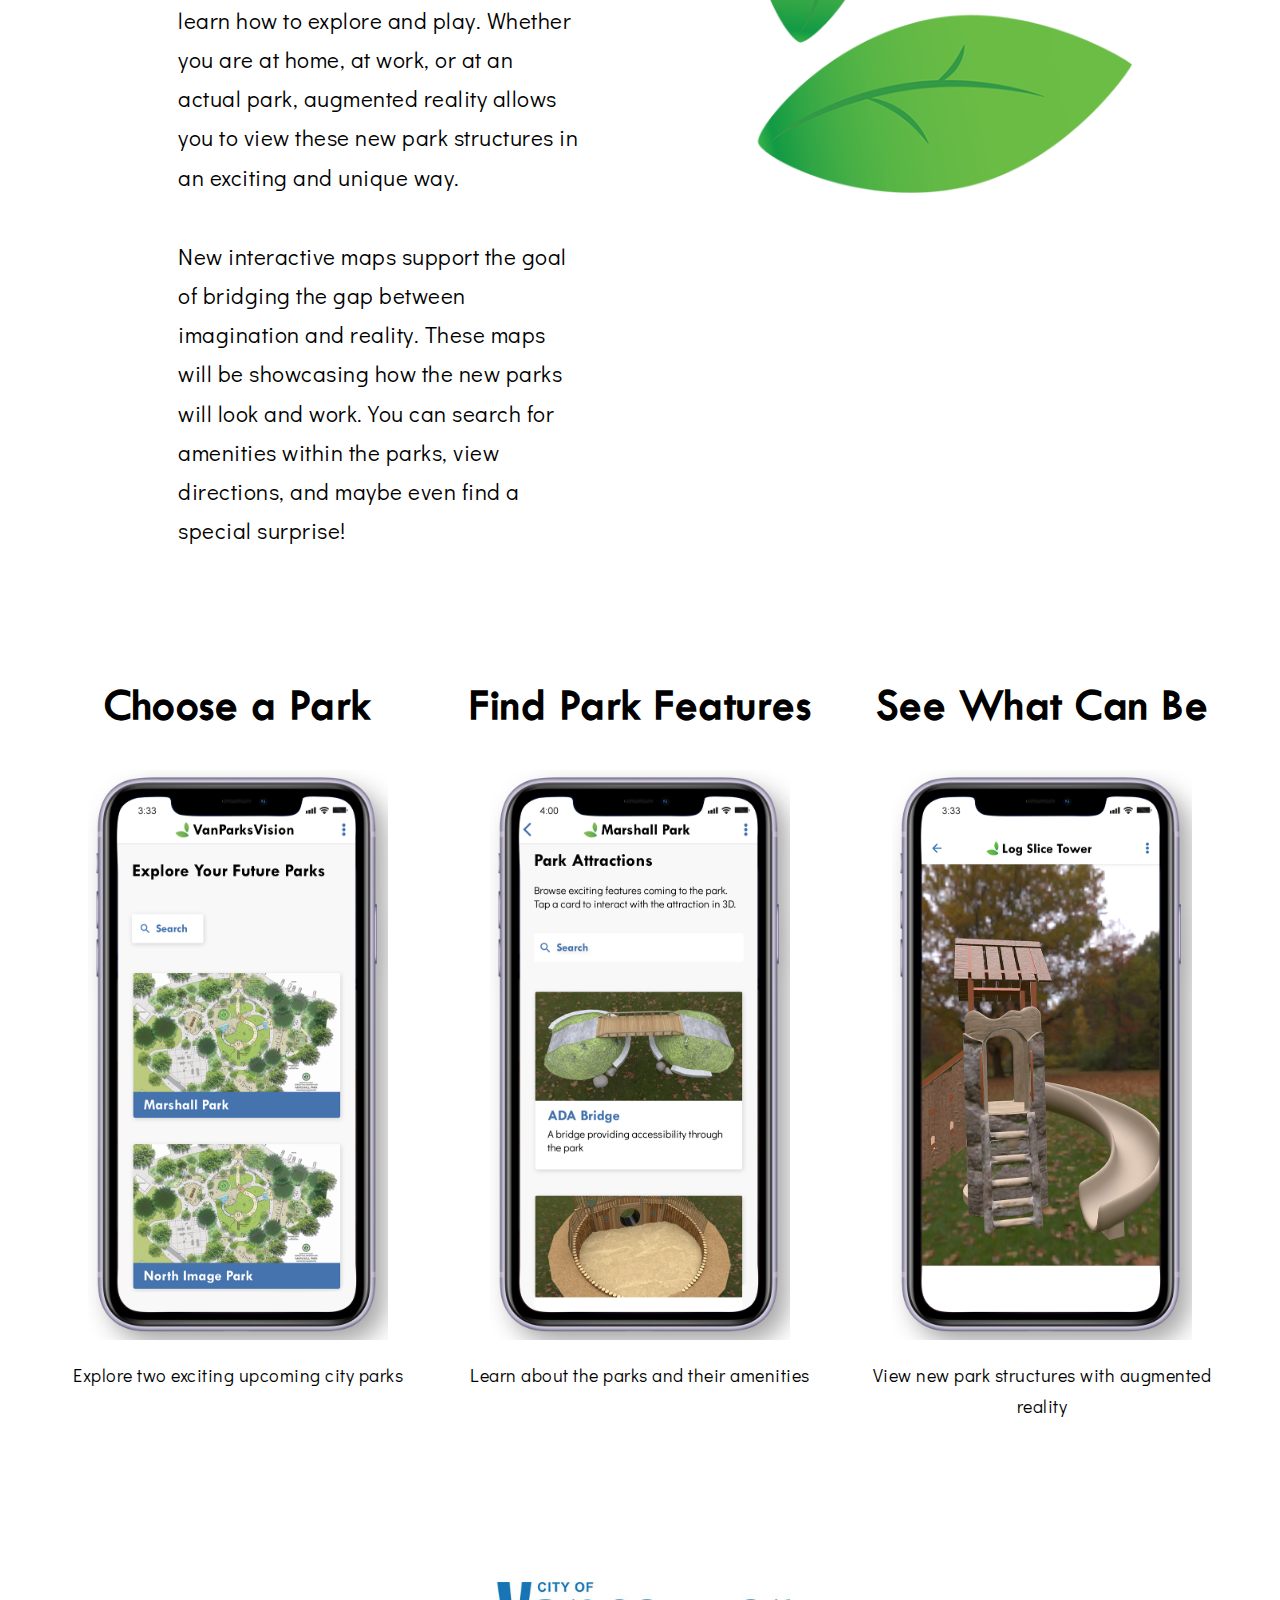
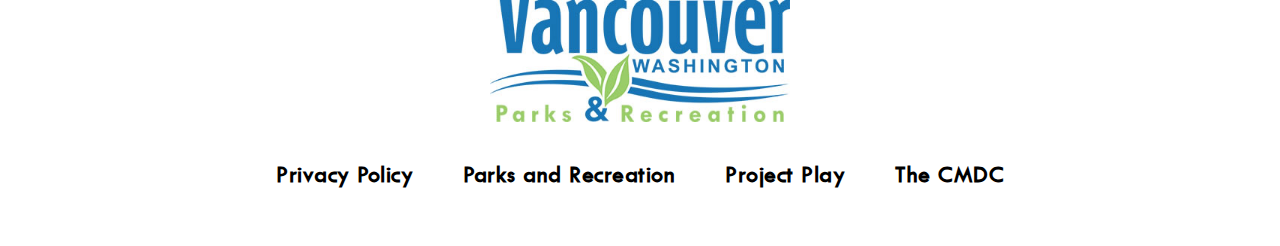
==== commit e1ef3332: "." ====
--- a/about/index.html
+++ b/about/index.html
@@ -6,6 +6,7 @@
 
     <title>VanParksVision | About</title>
 
+    <link type='text/css' rel='stylesheet' href='../css/styles.css'>
     <link type='text/css' rel='stylesheet' href='about-styles.css'>
     <link type='text/css' rel='stylesheet' href='../css/navigation.css'>
 
@@ -57,19 +58,19 @@
             <!-- App Usage Examples -->
             <section class='phone-examples'>
                 <div >
-                    <h3>Locate a Park</h3>
-                    <img src='../img/about-screenshot-test-park.png'>
-                    <p>Users can find directions to Vancouver parks</p>
+                    <h3>Choose a Park</h3>
+                    <img src='../img/home_phone.png'>
+                    <p>Explore two exciting upcoming city parks</p>
                 </div>
                 <div>
                     <h3>Find Park Features</h3>
-                    <img src='../img/about-screenshot-test-features.png'>
-                    <p>Search for park amenities and structures</p>
+                    <img src='../img/marshall_attractions_phone.png'>
+                    <p>Learn about the parks and their amenities</p>
                 </div>
                 <div>
-                    <h3>Imagine the Future</h3>
-                    <img src='../img/about-screenshot-test-future.png'>
-                    <p>Use augmented reality to view new park structures</p>
+                    <h3>See What Can Be</h3>
+                    <img src='../img/ar_demo_phone.png'>
+                    <p>View new park structures with augmented reality                    </p>
                 </div>
             </section>
         </div>
@@ -77,7 +78,7 @@
         <footer>
                 <img src="../img/parks-logo.jfif">
                 <ul>
-                    <a href='../privacypolicy/index.html'><li>Privacy Policy</li></a>
+                    <a href='https://www.cityofvancouver.us/law/page/website-privacy-policy'><li>Privacy Policy</li></a>
                     <a href='https://www.cityofvancouver.us/parksrec'><li>Parks and Recreation</li></a>
                     <a href='https://www.cityofvancouver.us/parksrec/page/project-play'><li>Project Play</li></a>
                     <a href='http://dtc-wsuv.org/cmdc/'><li>The CMDC</li></a>
--- a/css/styles.css
+++ b/css/styles.css
@@ -0,0 +1,350 @@
+/* Universal */
+
+/* http://meyerweb.com/eric/tools/css/reset/ 
+   v2.0 | 20110126
+   License: none (public domain)
+*/
+
+html, body, div, span, applet, object, iframe,
+h1, h2, h3, h4, h5, h6, p, blockquote, pre,
+a, abbr, acronym, address, big, cite, code,
+del, dfn, em, img, ins, kbd, q, s, samp,
+small, strike, strong, sub, sup, tt, var,
+b, u, i, center,
+dl, dt, dd, ol, ul, li,
+fieldset, form, label, legend,
+table, caption, tbody, tfoot, thead, tr, th, td,
+article, aside, canvas, details, embed, 
+figure, figcaption, footer, header, hgroup, 
+menu, nav, output, ruby, section, summary,
+time, mark, audio, video {
+	margin: 0;
+	padding: 0;
+	border: 0;
+	font-size: 100%;
+	font: inherit;
+	vertical-align: baseline;
+}
+/* HTML5 display-role reset for older browsers */
+article, aside, details, figcaption, figure, 
+footer, header, hgroup, menu, nav, section {
+	display: block;
+}
+body {
+	line-height: 1;
+}
+ol, ul {
+	list-style: none;
+}
+blockquote, q {
+	quotes: none;
+}
+blockquote:before, blockquote:after,
+q:before, q:after {
+	content: '';
+	content: none;
+}
+table {
+	border-collapse: collapse;
+	border-spacing: 0;
+}
+
+button:focus {
+	outline: none;
+}
+
+button:active {
+	outline: none;
+}
+
+/*End of reset*/
+
+@font-face {
+	font-family: 'Tw Cen MT';
+	src: url(../fonts/twcent.TTF);
+}
+
+html {
+	scroll-behavior: smooth;
+}
+
+
+/* --Body Copy-- */
+body {
+font-size: 16px;
+font-family: 'Didact Gothic';
+letter-spacing: .5px;
+}
+
+p {	
+font-style: normal;
+font-weight: normal;
+font-size: 2em;
+line-height: 1.75em;
+letter-spacing: .5px; 
+}
+
+
+/* --Headings-- */
+h1 {
+font-family: 'Tw Cen MT';
+font-style: normal;
+font-weight: bold;
+font-size: 7.5em;
+line-height: 2;
+text-shadow: -4px 4px 4px rgba(0, 0, 0, 0.35);
+}
+
+h2 {
+font-family: 'Tw Cen MT';
+font-style: normal;
+font-weight: bold;
+font-size: 5em;
+line-height: 2;
+}
+
+h3 {
+font-family: 'Tw Cen MT';
+font-style: normal;
+font-weight: bold;
+font-size: 4em;
+line-height: 2;
+}
+
+h4 {
+font-family: 'Tw Cen MT';
+font-style: normal;
+font-weight: bold;
+font-size: 2.5em;
+line-height: 2;
+}
+
+h5 {
+font-family: 'Tw Cen MT';
+font-style: normal;
+font-weight: bold;
+font-size: 2em;
+line-height: 2;
+}
+
+a {
+font-weight: bold;
+text-decoration: none;
+color: inherit;
+}
+
+a:visited {
+color: inherit;
+}
+
+.download-button {
+	background-color: #66A340;
+	box-shadow: none;
+	padding: 10px 20px;
+	color: white;
+	font-family: Tw Cen MT;
+	font-size: 1em;
+	border-radius: 5px;
+	border: none;
+	cursor: pointer;
+	transition: all .3s ease;
+}
+
+.download-button:hover {
+	background-color: #3573B3;
+}
+
+
+/* -- Hero Unit/Header -- */
+header {
+	height: 100vh;
+	width: 100%;
+	background-image: url(../img/home-hero.png);
+	background-size: cover;
+	background-position: -300px;
+	background-repeat: no-repeat;
+	background-attachment: fixed;
+	display: flex;
+	flex-direction: column;
+	justify-content: center;
+	align-items: center;
+	color: white;
+}
+
+header div {
+	height: 100%;
+	width: 100%;
+	background-color: rgba(0,0,0,.45);
+	position: absolute;
+	top: 0;
+	left: 0;
+	z-index: 1;
+}
+
+/* Youtube video hosting */
+.videoContainer {
+	position: fixed;
+	width: 100%;
+	height: 100%;
+	display: none;
+	flex-direction: column;
+	justify-content: center;
+	align-items: center;
+	overflow: hidden;
+	z-index: 0;
+}
+
+header h1 {
+	z-index: 2;
+	font-size: 3em;
+	line-height: 1;
+}
+
+header p {
+	z-index: 2;
+	text-align: center;
+	line-height: 1;
+}
+
+header .download-button {
+	z-index: 2;
+	margin-top: 40px;
+	font-size: 1.8em;
+	font-weight: 300;
+}
+
+header .arrow-link {
+	position: absolute;
+	z-index: 2;
+	width: 50px;
+	bottom: 50px;
+}
+
+header .down-arrow {
+	fill: white;
+	transition: fill .3s ease;
+}
+
+header .arrow-link:hover .down-arrow {
+	fill: #3573B3;
+}
+
+header img {
+	position: absolute;
+	top: 0px;
+	x-index: 1;
+}
+
+#hero {
+	position: relative;
+}
+
+iframe {
+	width: 100%;
+	height: 100%
+}
+
+
+@media screen and (min-width: 1094px) {
+	header {
+		height: 100vh;
+		width: 100%;
+		background-size: cover;
+		background-position: center;
+		background-repeat: no-repeat;
+	}	
+
+	header h1 {
+		font-size: 5em;
+		letter-spacing: 1px;
+	}
+
+	.videoContainer {
+		display: flex;
+	}
+}
+
+
+/* -- Home Content -- */
+#home-content {
+	padding: 50px 0px;
+	position: relative;
+	z-index: 1;
+	background-color: white;
+}
+
+#home-content section {
+	display: flex;
+	flex-direction: column;
+	width: 100%;
+	margin: 125px auto;
+}
+
+#home-content section img,#about-video {
+	align-self: center;
+	width: 45%;
+}
+
+#home-content section article {
+	font-size: .7em;
+	padding: 60px;
+	width: 65%;
+}
+
+#home-content section article button {
+	margin-top: 25px;
+	font-size: 2em;
+}
+
+#home-content #about-video {
+	position: relative;
+    width: 45%;
+    height: 0;
+    padding-bottom: 21%;
+}
+
+#home-content iframe {
+	position: absolute;
+    top: 0;
+    left: 0;
+	width: 100%;
+	border-radius: 25px;
+}
+
+#home-content img {
+	max-width: 100%;
+}
+
+#home-content #leaves {
+	width: 20%;
+}
+
+#home-footer {
+	position: relative;
+	z-index: 1;
+	background-color: white;
+}
+
+@media screen and (min-width: 1094px) {
+	#home-content section {
+		flex-direction: row;
+		width: 80%;
+	}
+
+	.flex-reverse {
+		flex-direction: row-reverse !important;
+	}
+}
+
+/* Media Query method for removing the video from the hero section and placing the still image*/
+/*
+@media screen and (max-device-width: 768px) {
+	#hero {
+	background: url(/img/home-hero.png) no-repeat;
+	background-size: cover;
+	}
+	#bgvideo {
+	display: none;
+	}
+}
+*/--- a/about/about-styles.css
+++ b/about/about-styles.css
@@ -1,158 +1,3 @@
-/* Universal */
-
-/* http://meyerweb.com/eric/tools/css/reset/ 
-   v2.0 | 20110126
-   License: none (public domain)
-*/
-
-html, body, div, span, applet, object, iframe,
-h1, h2, h3, h4, h5, h6, p, blockquote, pre,
-a, abbr, acronym, address, big, cite, code,
-del, dfn, em, img, ins, kbd, q, s, samp,
-small, strike, strong, sub, sup, tt, var,
-b, u, i, center,
-dl, dt, dd, ol, ul, li,
-fieldset, form, label, legend,
-table, caption, tbody, tfoot, thead, tr, th, td,
-article, aside, canvas, details, embed, 
-figure, figcaption, footer, header, hgroup, 
-menu, nav, output, ruby, section, summary,
-time, mark, audio, video {
-	margin: 0;
-	padding: 0;
-	border: 0;
-	font-size: 100%;
-	font: inherit;
-	vertical-align: baseline;
-}
-/* HTML5 display-role reset for older browsers */
-article, aside, details, figcaption, figure, 
-footer, header, hgroup, menu, nav, section {
-	display: block;
-}
-body {
-	line-height: 1;
-}
-ol, ul {
-	list-style: none;
-}
-blockquote, q {
-	quotes: none;
-}
-blockquote:before, blockquote:after,
-q:before, q:after {
-	content: '';
-	content: none;
-}
-table {
-	border-collapse: collapse;
-	border-spacing: 0;
-}
-
-button:focus {
-	outline: none;
-}
-
-button:active {
-	outline: none;
-}
-
-/*End of reset*/
-
-@font-face {
-	font-family: 'Tw Cen MT';
-	src: url(../fonts/twcent.TTF) !important;
-}
-
-html {
-	scroll-behavior: smooth;
-}
-
-
-/* --Body Copy-- */
-body {
-font-size: 16px;
-font-family: 'Didact Gothic';
-letter-spacing: .5px;
-}
-
-p {	
-font-style: normal;
-font-weight: normal;
-font-size: 2em;
-line-height: 1.75em;
-letter-spacing: .5px; 
-}
-
-
-/* --Headings-- */
-h1 {
-font-family: 'Tw Cen MT';
-font-style: normal;
-font-weight: bold;
-font-size: 7.5em;
-line-height: 2;
-}
-
-h2 {
-font-family: 'Tw Cen MT';
-font-style: normal;
-font-weight: bold;
-font-size: 5em;
-line-height: 2;
-}
-
-h3 {
-font-family: 'Tw Cen MT';
-font-style: normal;
-font-weight: bold;
-font-size: 4em;
-line-height: 1.2;
-}
-
-h4 {
-font-family: 'Tw Cen MT';
-font-style: normal;
-font-weight: bold;
-font-size: 2.5em;
-line-height: 2;
-}
-
-h5 {
-font-family: 'Tw Cen MT';
-font-style: normal;
-font-weight: bold;
-font-size: 2em;
-line-height: 2;
-}
-
-a {
-font-weight: bold;
-text-decoration: none;
-color: inherit;
-}
-
-a:visited {
-color: inherit;
-}
-
-.download-button {
-	background-color: #66A340;
-	box-shadow: none;
-	padding: 10px 20px;
-	color: white;
-	font-family: Tw Cen MT;
-	font-size: 1em;
-	border-radius: 5px;
-	border: none;
-	cursor: pointer;
-	transition: all .3s ease;
-}
-
-.download-button:hover {
-	background-color: #3573B3;
-}
-
 
 /* -- Hero Unit/Header -- */
 header {
@@ -183,7 +28,8 @@
 header h1 {
 	z-index: 1;
 	font-size: 3em;
-  	line-height: 1;
+	  line-height: 1;
+	  text-shadow: -4px 4px 4px rgba(0, 0, 0, 0.25);
 }
 
 header p {
@@ -316,6 +162,6 @@
 	}
 
 	#about-content section .leaf-motif-frame {
-		max-width: 180px;
+		max-width: 380px;
 	}
 }
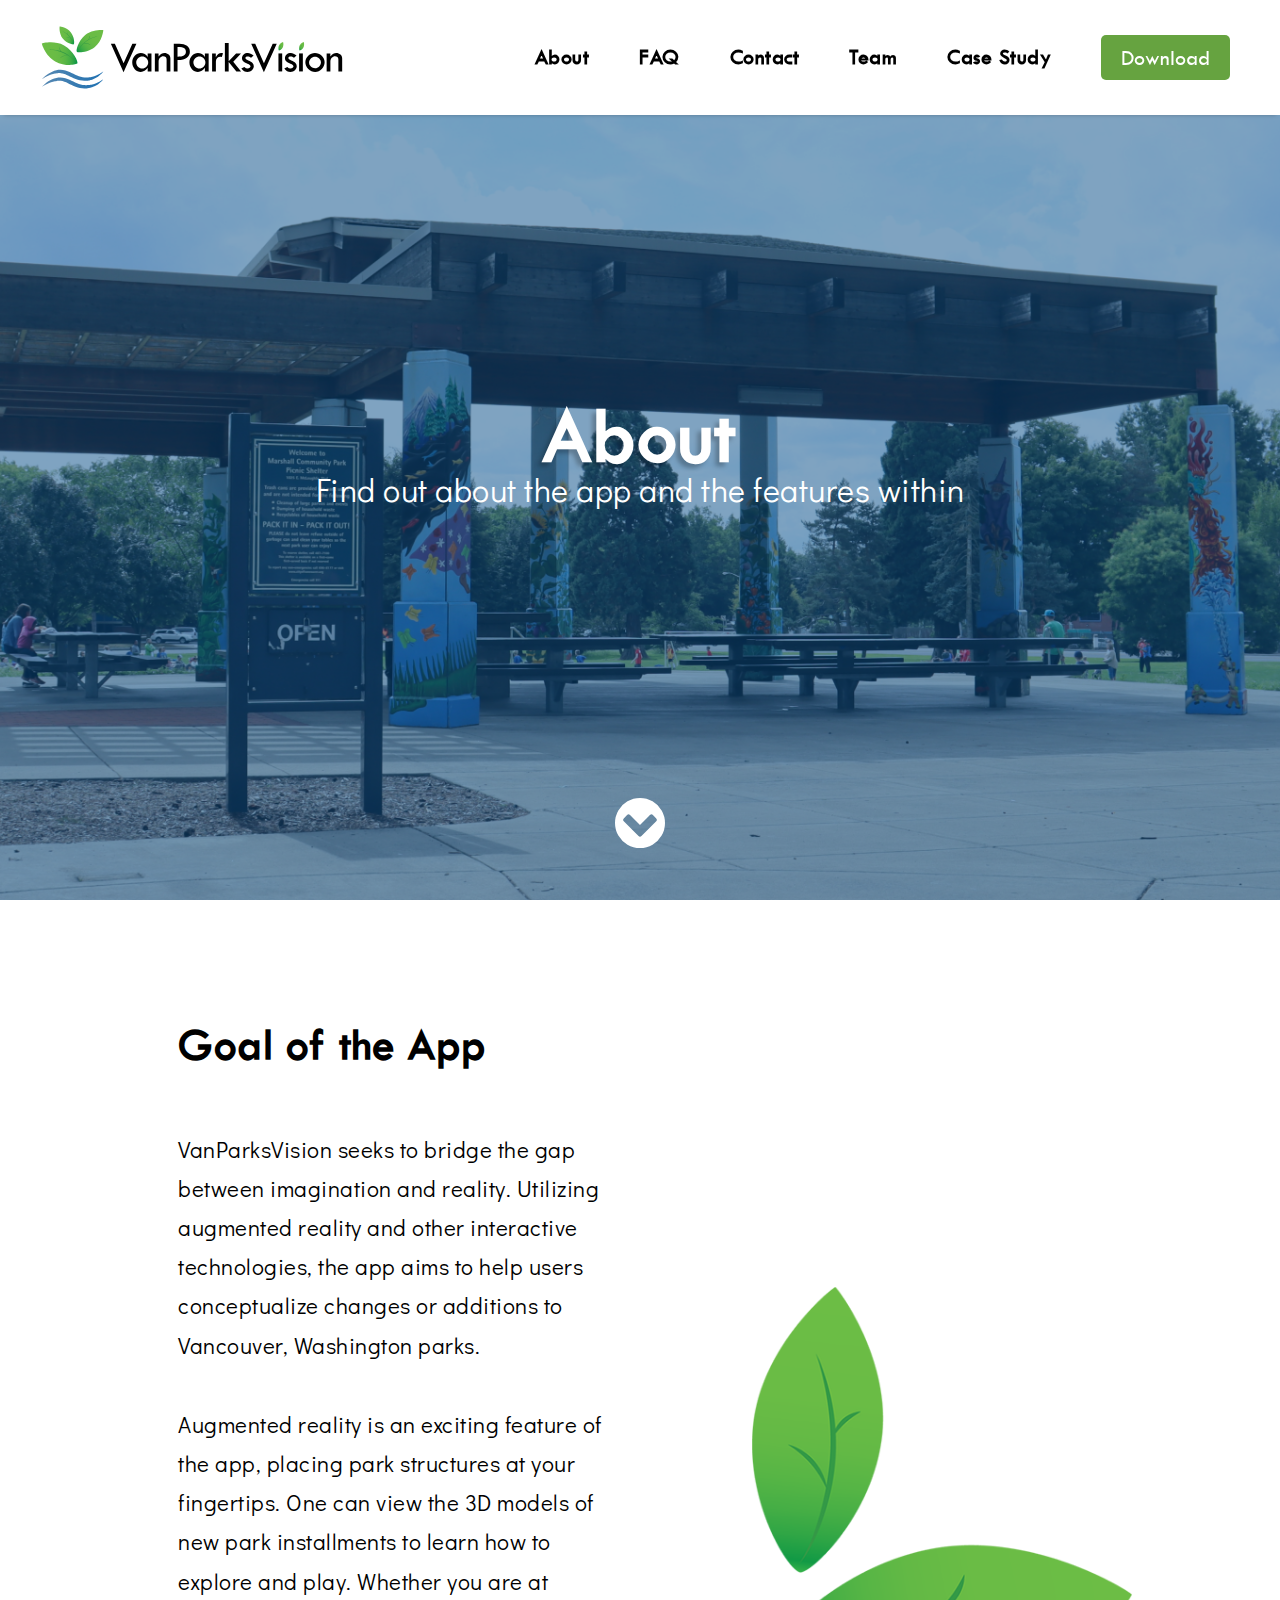
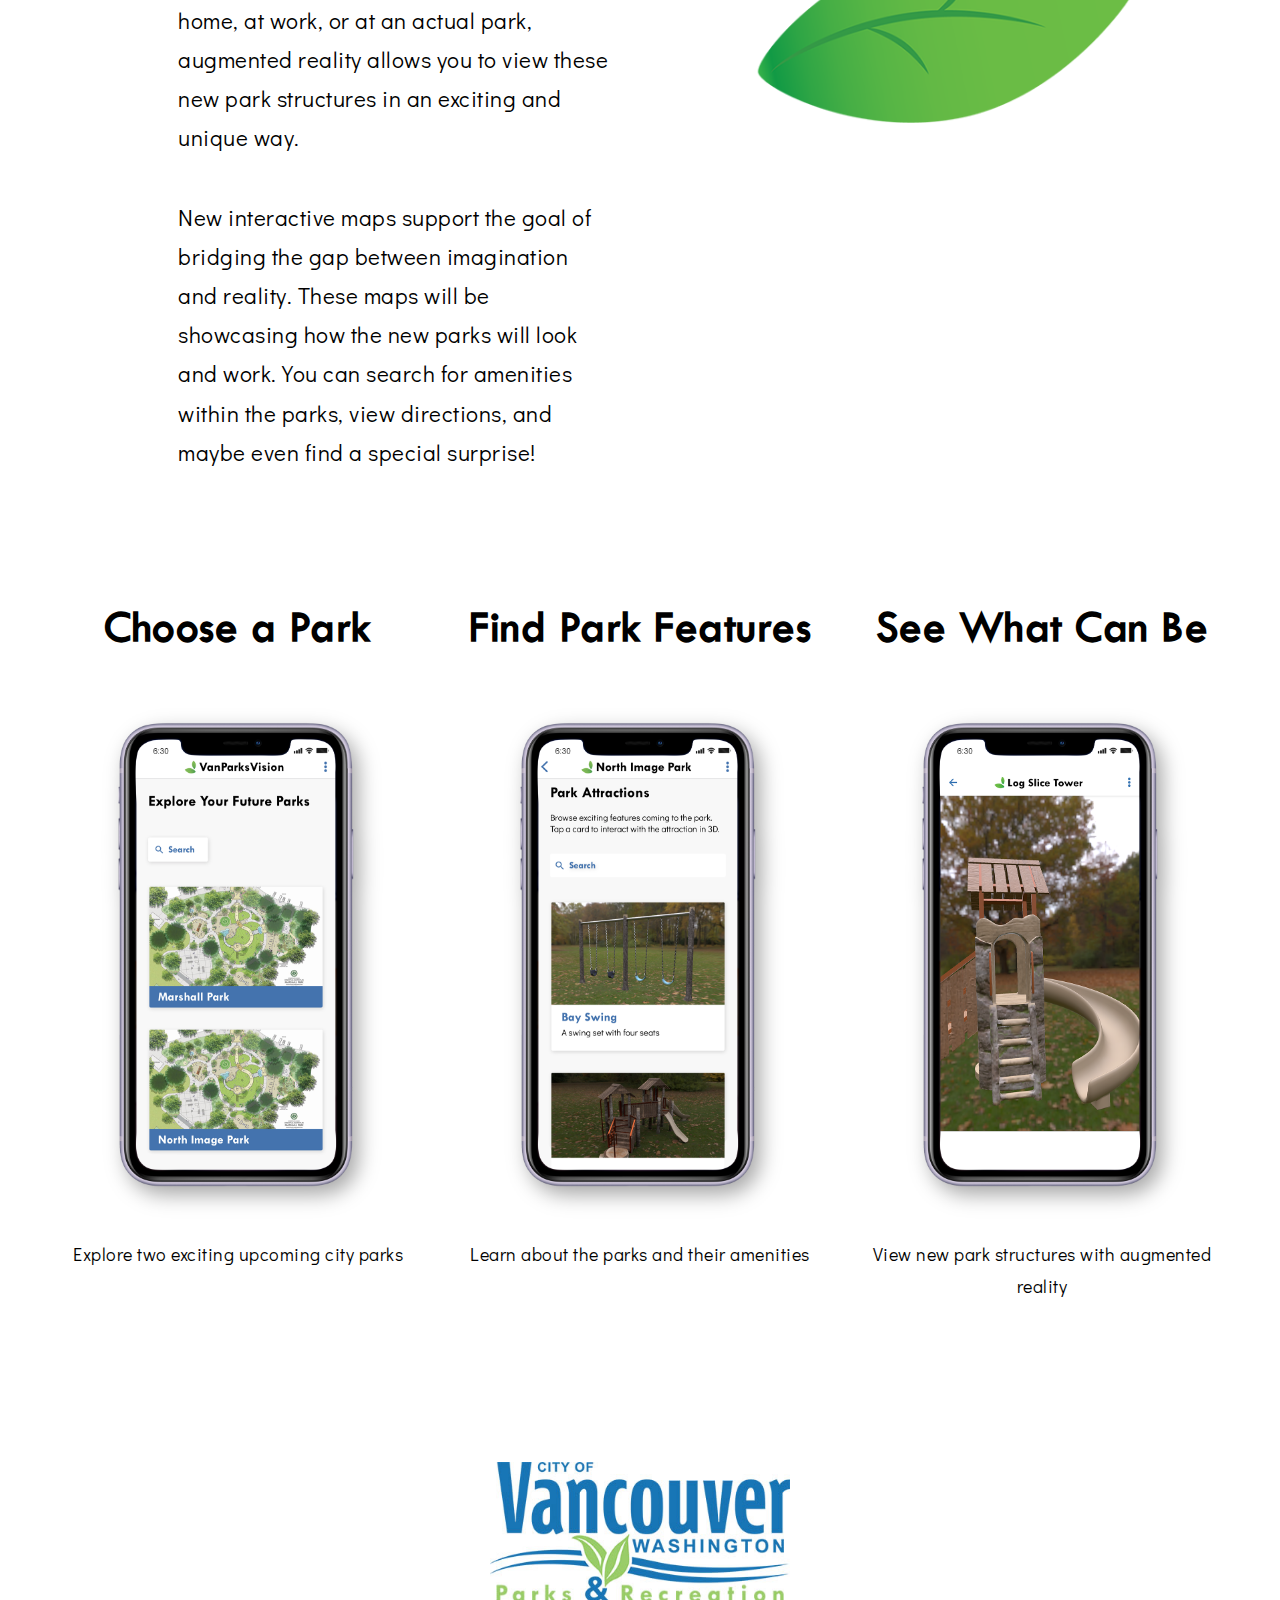
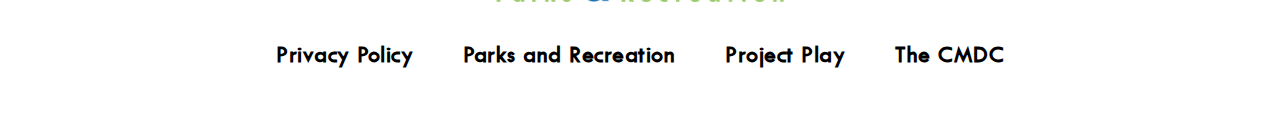
==== commit 45ccb3a2: "." ====
--- a/about/index.html
+++ b/about/index.html
@@ -64,7 +64,7 @@
                 </div>
                 <div>
                     <h3>Find Park Features</h3>
-                    <img src='../img/marshall_attractions_phone.png'>
+                    <img src='../img/north_attractions_phone.png'>
                     <p>Learn about the parks and their amenities</p>
                 </div>
                 <div>
--- a/css/styles.css
+++ b/css/styles.css
@@ -232,14 +232,14 @@
 header img {
 	position: absolute;
 	top: 0px;
-	x-index: 1;
+	z-index: 1;
 }
 
 #hero {
 	position: relative;
 }
 
-iframe {
+header iframe {
 	width: 100%;
 	height: 100%
 }
@@ -298,16 +298,16 @@
 
 #home-content #about-video {
 	position: relative;
-    width: 45%;
-    height: 0;
-    padding-bottom: 21%;
+	width: 45%;
+	padding-bottom: 21%;
 }
 
 #home-content iframe {
+	width: 100%;
+	height: 100%;
 	position: absolute;
-    top: 0;
-    left: 0;
-	width: 100%;
+	top: 0;
+	left: 0;
 	border-radius: 25px;
 }
 
@@ -329,6 +329,15 @@
 	#home-content section {
 		flex-direction: row;
 		width: 80%;
+	}
+
+	.youtube-embed {
+		padding-bottom: 0;
+		min-width: 40%;
+	  }
+
+	#home-content section img {
+		width: 40%;
 	}
 
 	.flex-reverse {
--- a/about/about-styles.css
+++ b/about/about-styles.css
@@ -134,7 +134,8 @@
 
 #about-content section .leaf-motif-frame {
 	max-width: 260px;
-	margin-left: 10%;
+	margin-left: 7%;
+	padding-bottom: 8%;
 }
 
 @media screen and (min-width: 1094px) {
@@ -142,10 +143,6 @@
 		flex-direction: row;
 		width: 80%;
 	  }
-	
-	.leaf-motif-frame {
-		padding-left: 15%;
-	}
 
   #about-content .phone-examples {
 		flex-direction: row;
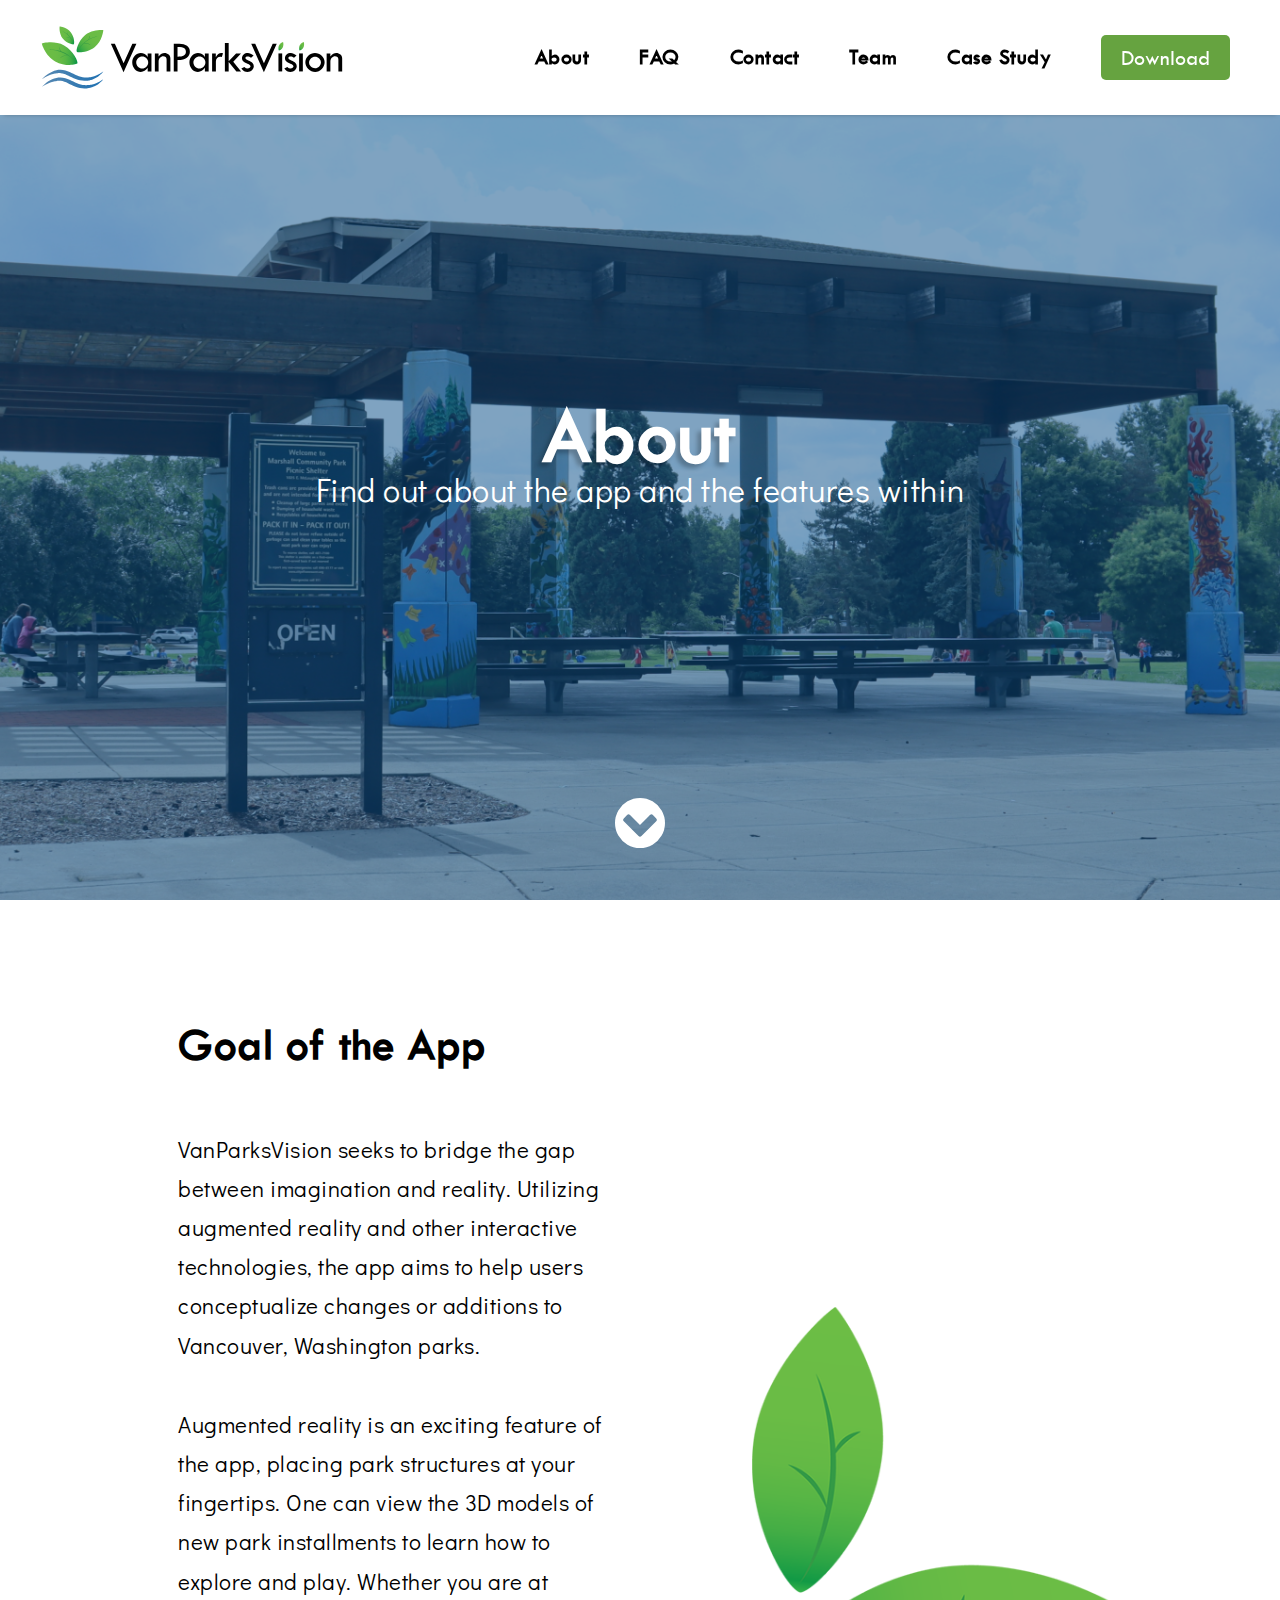
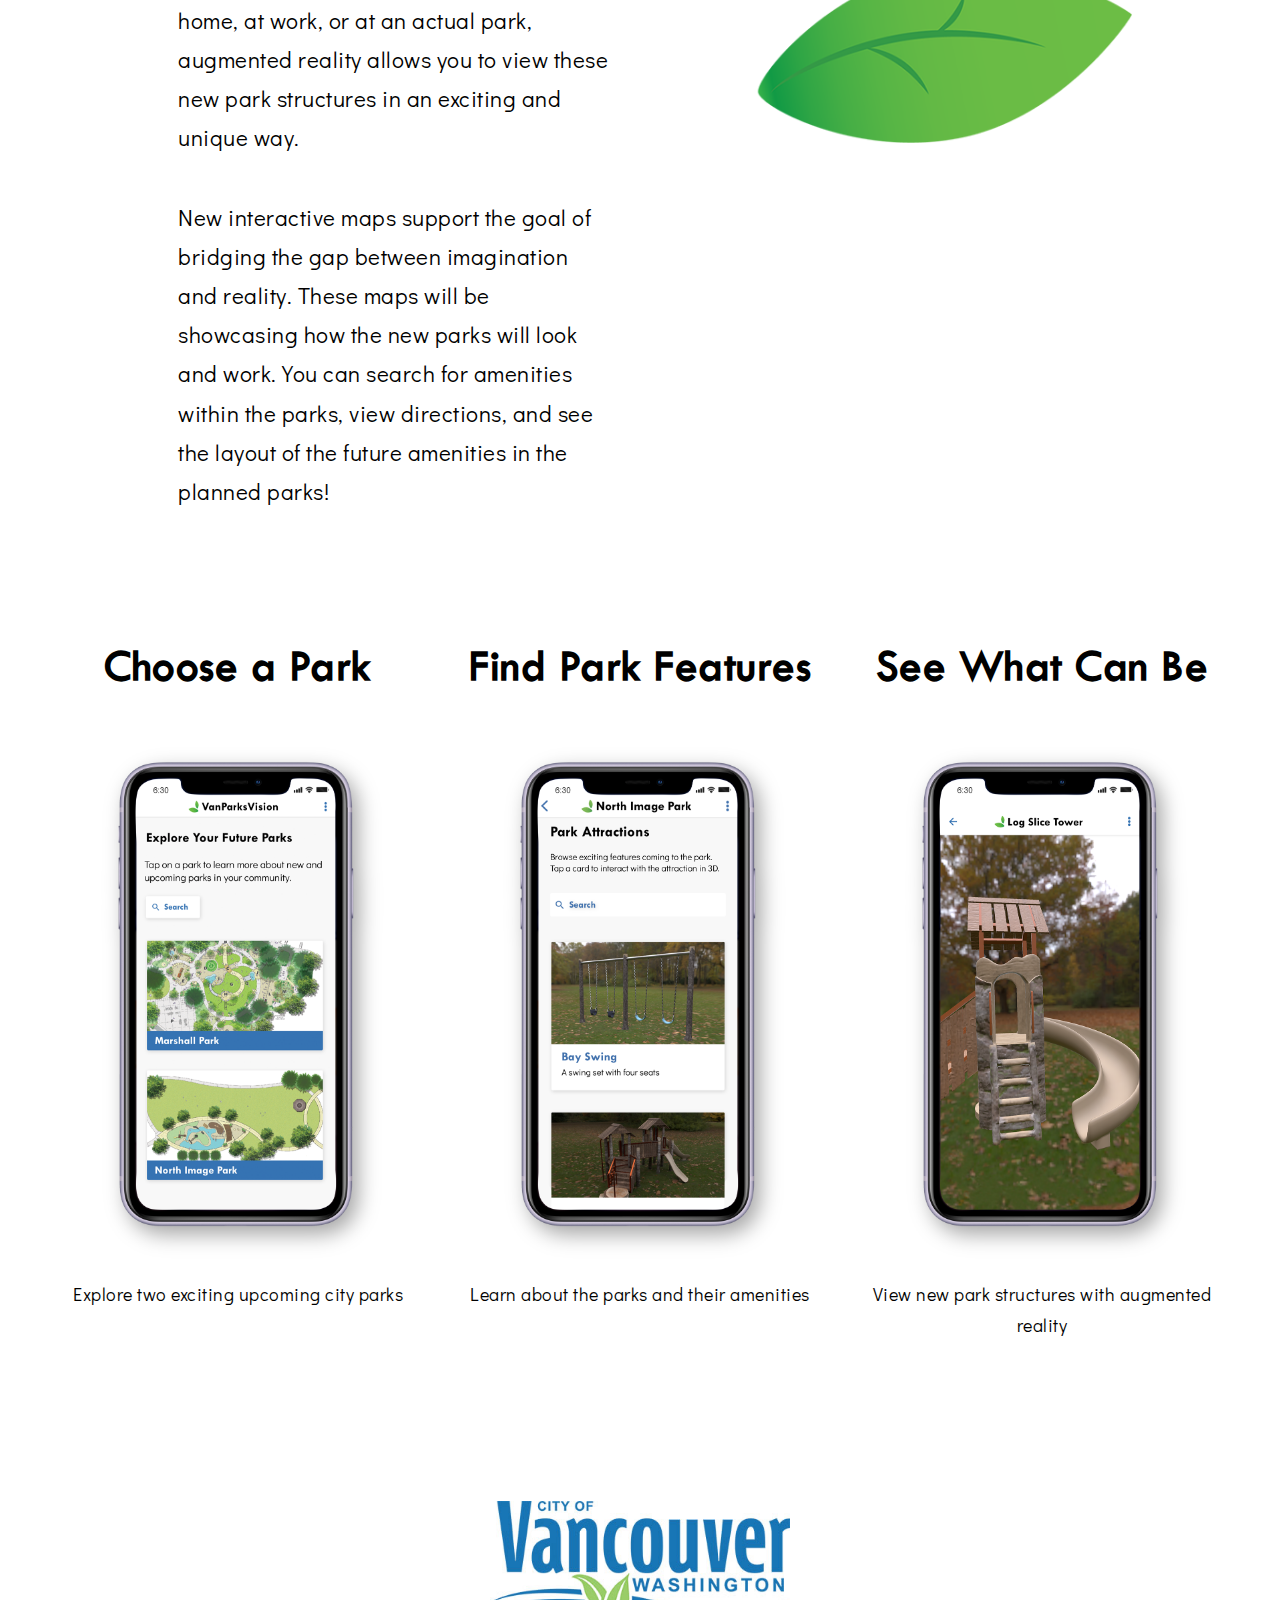
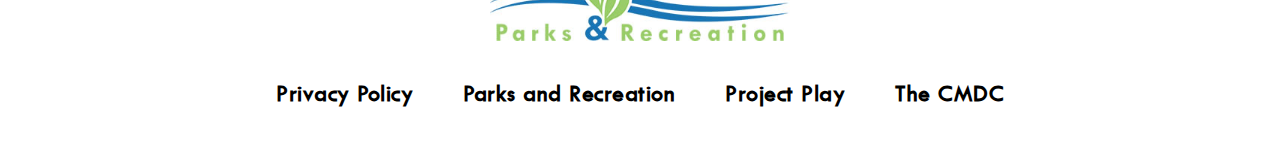
==== commit 2f9acb06: "Tracy's ARIA markup" ====
--- a/about/index.html
+++ b/about/index.html
@@ -18,8 +18,8 @@
         <!-- Navigation Area -->
         <nav>
             <div id="nav-bar">
-                <a href="../index.html"><img id="logo" src="../img/logo-horizontal.svg"></a>
-                <img id="nav-menu-icon" src="../img/nav-menu.svg">
+                <a href="../index.html"><img id="logo" src="../img/logo-horizontal.svg" alt="VanParksVision logo"></a>
+                <img id="nav-menu-icon" src="../img/nav-menu.svg" alt="navigation logo">
             </div>
             <div id="nav-menu">
                 <a href='../about/index.html'>About</a>
@@ -48,35 +48,36 @@
             <!-- Goal of the App -->
             <section>
                 <article class='about-goal'>
-                    <h3>Goal of the App</h2>
+                    <h3>Goal of the App</h3>
                     <p>VanParksVision seeks to bridge the gap between imagination and reality. Utilizing augmented reality and other interactive technologies, the app aims to help users conceptualize changes or additions to Vancouver, Washington parks.</p>
                     <p>Augmented reality is an exciting feature of the app, placing park structures at your fingertips. One can view the 3D models of new park installments to learn how to explore and play. Whether you are at home, at work, or at an actual park, augmented reality allows you to view these new park structures in an exciting and unique way.</p>
-                    <p>New interactive maps support the goal of bridging the gap between imagination and reality. These maps will be showcasing how the new parks will look and work. You can search for amenities within the parks, view directions, and maybe even find a special surprise!</p>
+                    <p>New interactive maps support the goal of bridging the gap between imagination and reality. These maps will be showcasing how the new parks will look and work. You can search for amenities within the parks, view directions, and see the layout of the future amenities in the planned parks!</p>
                 </article>
-                <img class='leaf-motif-frame' src='../img/two_leaf_motif.png'>
+                <img class='leaf-motif-frame' src='../img/two_leaf_motif.png' alt="leaf motif image">
             </section>
             <!-- App Usage Examples -->
             <section class='phone-examples'>
                 <div >
                     <h3>Choose a Park</h3>
-                    <img src='../img/home_phone.png'>
+                    <img src='../img/phone_images/home_phone.png' alt="this picture does not exist in the file">
+                    
                     <p>Explore two exciting upcoming city parks</p>
                 </div>
                 <div>
                     <h3>Find Park Features</h3>
-                    <img src='../img/north_attractions_phone.png'>
+                    <img src='../img/phone_images/north_attractions_phone.png' alt="attractions available at North Image Park">
                     <p>Learn about the parks and their amenities</p>
                 </div>
                 <div>
                     <h3>See What Can Be</h3>
-                    <img src='../img/ar_demo_phone.png'>
+                    <img src='../img/phone_images/ar_demo_phone.png' alt="log slice tower illustration" >
                     <p>View new park structures with augmented reality                    </p>
                 </div>
             </section>
         </div>
         <!-- Footer Area -->
         <footer>
-                <img src="../img/parks-logo.jfif">
+                <img src="../img/parks-logo.jfif" alt="City of Vancouver Washington Parks & Recreation logo">
                 <ul>
                     <a href='https://www.cityofvancouver.us/law/page/website-privacy-policy'><li>Privacy Policy</li></a>
                     <a href='https://www.cityofvancouver.us/parksrec'><li>Parks and Recreation</li></a>
--- a/css/styles.css
+++ b/css/styles.css
@@ -71,9 +71,9 @@
 
 /* --Body Copy-- */
 body {
-font-size: 16px;
-font-family: 'Didact Gothic';
-letter-spacing: .5px;
+	font-size: 16px;
+	font-family: 'Didact Gothic';
+	letter-spacing: .5px;
 }
 
 p {	
@@ -154,6 +154,14 @@
 	background-color: #3573B3;
 }
 
+strong {
+    font-family: 'Tw Cen MT';
+	font-style: normal;
+	font-weight: bold;
+	font-size: 1.4em;
+	line-height: 1.2em;
+}
+
 
 /* -- Hero Unit/Header -- */
 header {
@@ -282,7 +290,7 @@
 
 #home-content section img,#about-video {
 	align-self: center;
-	width: 45%;
+	width: 100%;
 }
 
 #home-content section article {
@@ -298,8 +306,8 @@
 
 #home-content #about-video {
 	position: relative;
-	width: 45%;
-	padding-bottom: 21%;
+	width: 100%;
+	padding-bottom: 56%;
 }
 
 #home-content iframe {
@@ -313,10 +321,15 @@
 
 #home-content img {
 	max-width: 100%;
+	border-radius: 25px;
 }
 
 #home-content #leaves {
-	width: 20%;
+	width: 40%;
+}
+
+#home-content .faq-section p {
+	padding-bottom: 30px;
 }
 
 #home-footer {
@@ -331,13 +344,18 @@
 		width: 80%;
 	}
 
-	.youtube-embed {
-		padding-bottom: 0;
-		min-width: 40%;
-	  }
+	#home-content #about-video {
+		position: relative;
+		width: 45%;
+		padding-bottom: 21%;
+	}
 
 	#home-content section img {
 		width: 40%;
+	}
+
+	#home-content #leaves {
+		width: 20%;
 	}
 
 	.flex-reverse {
